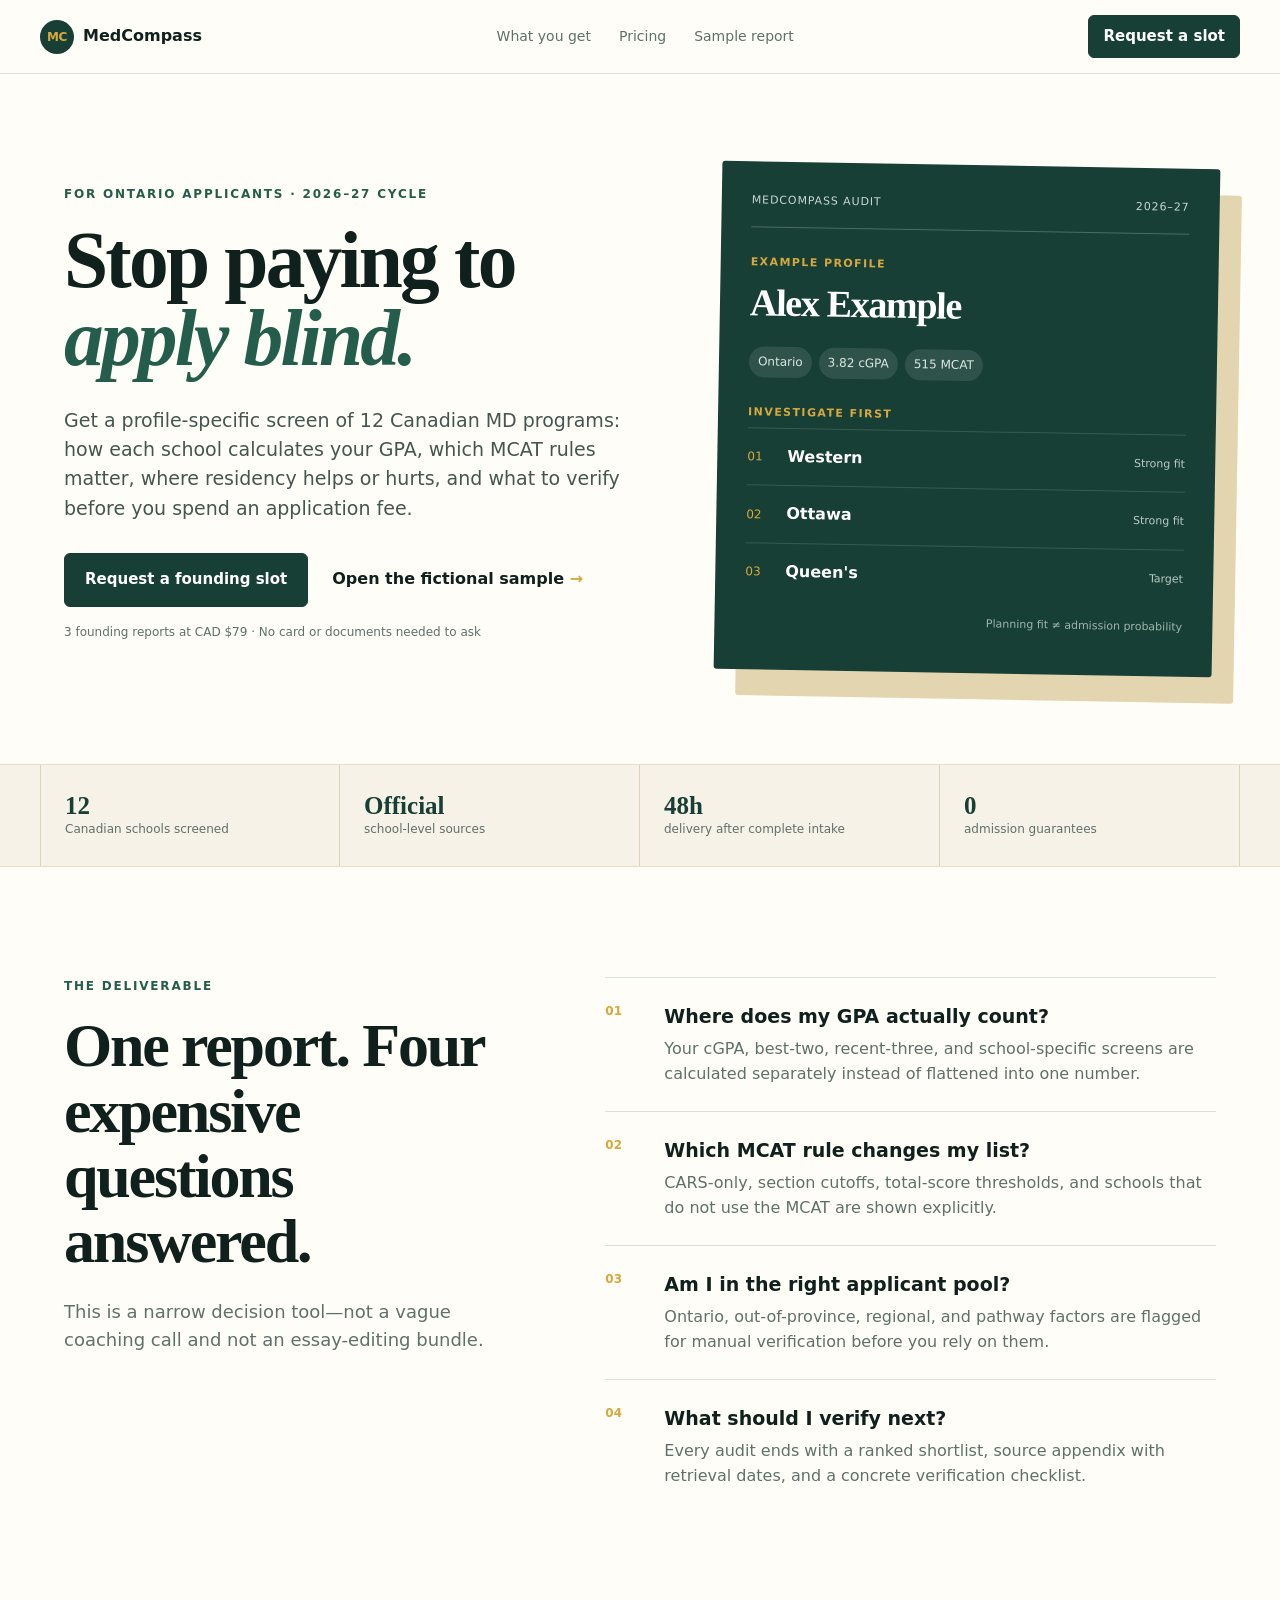
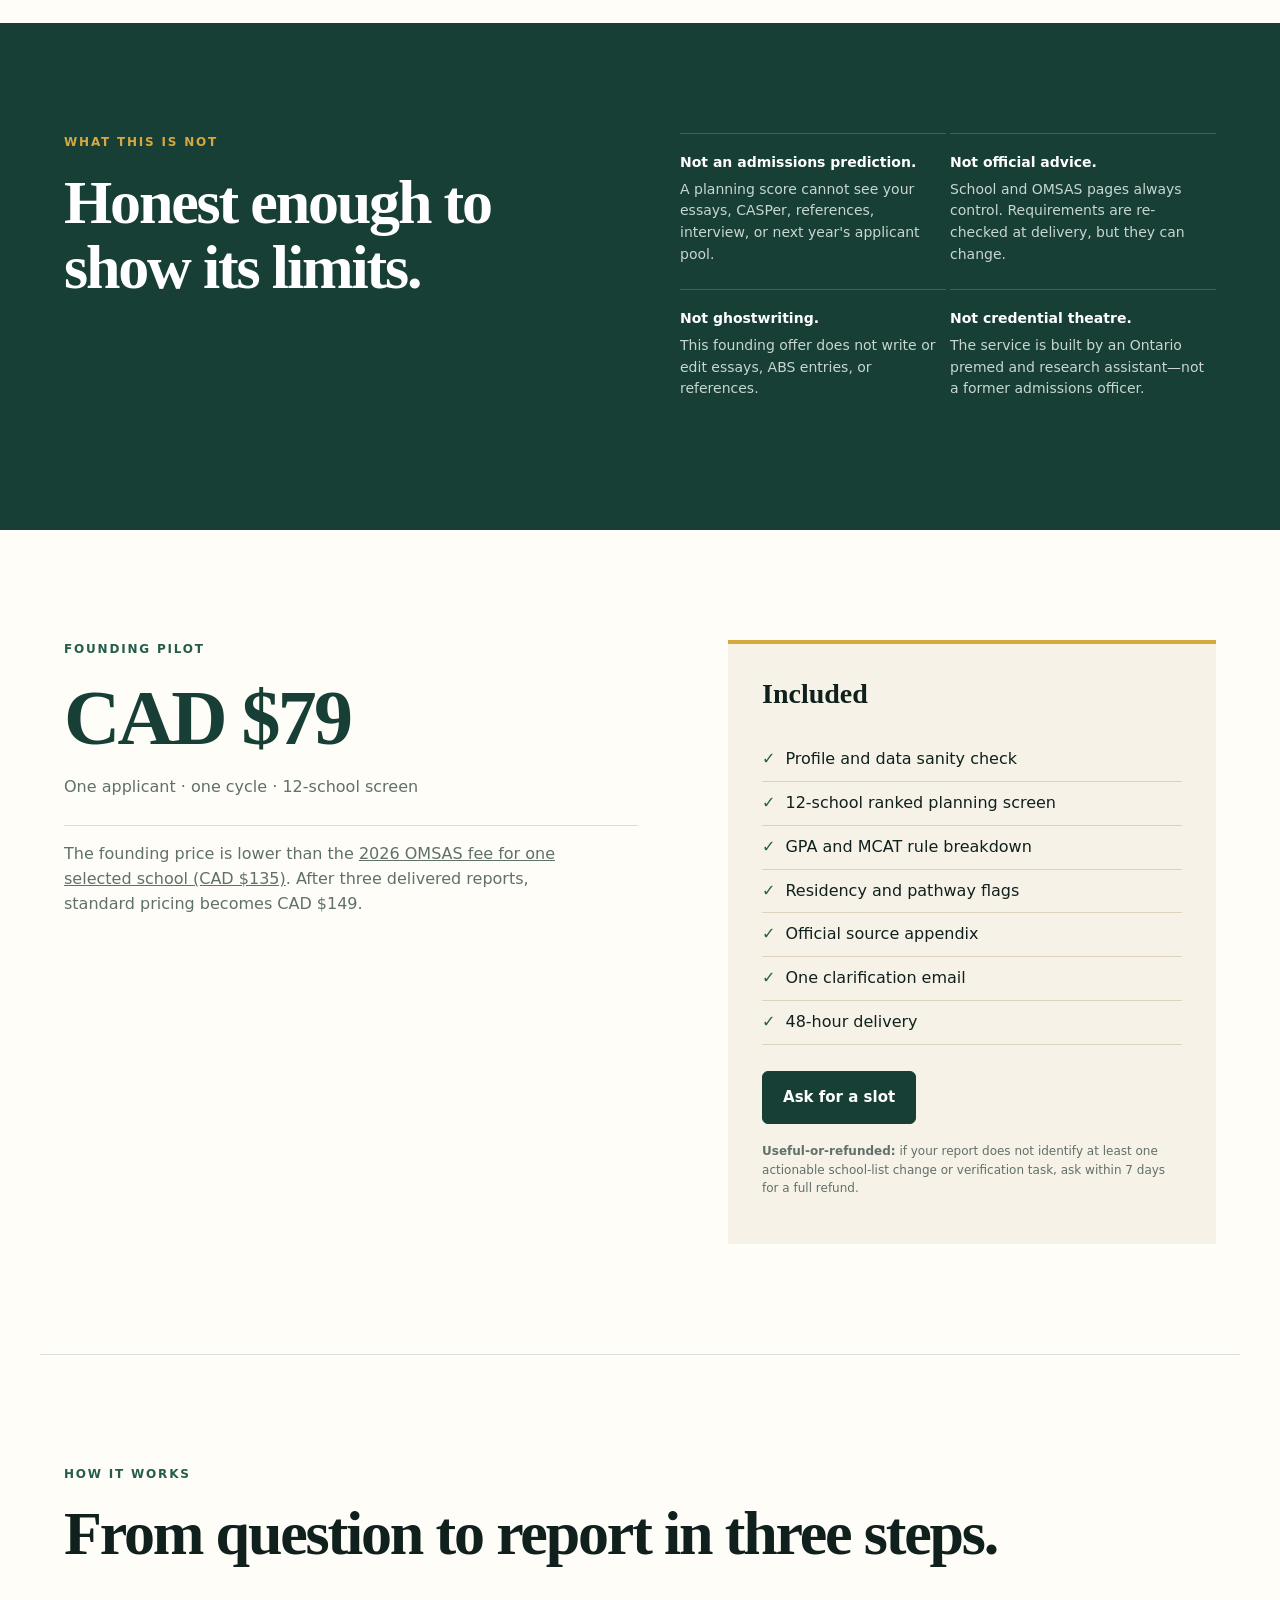
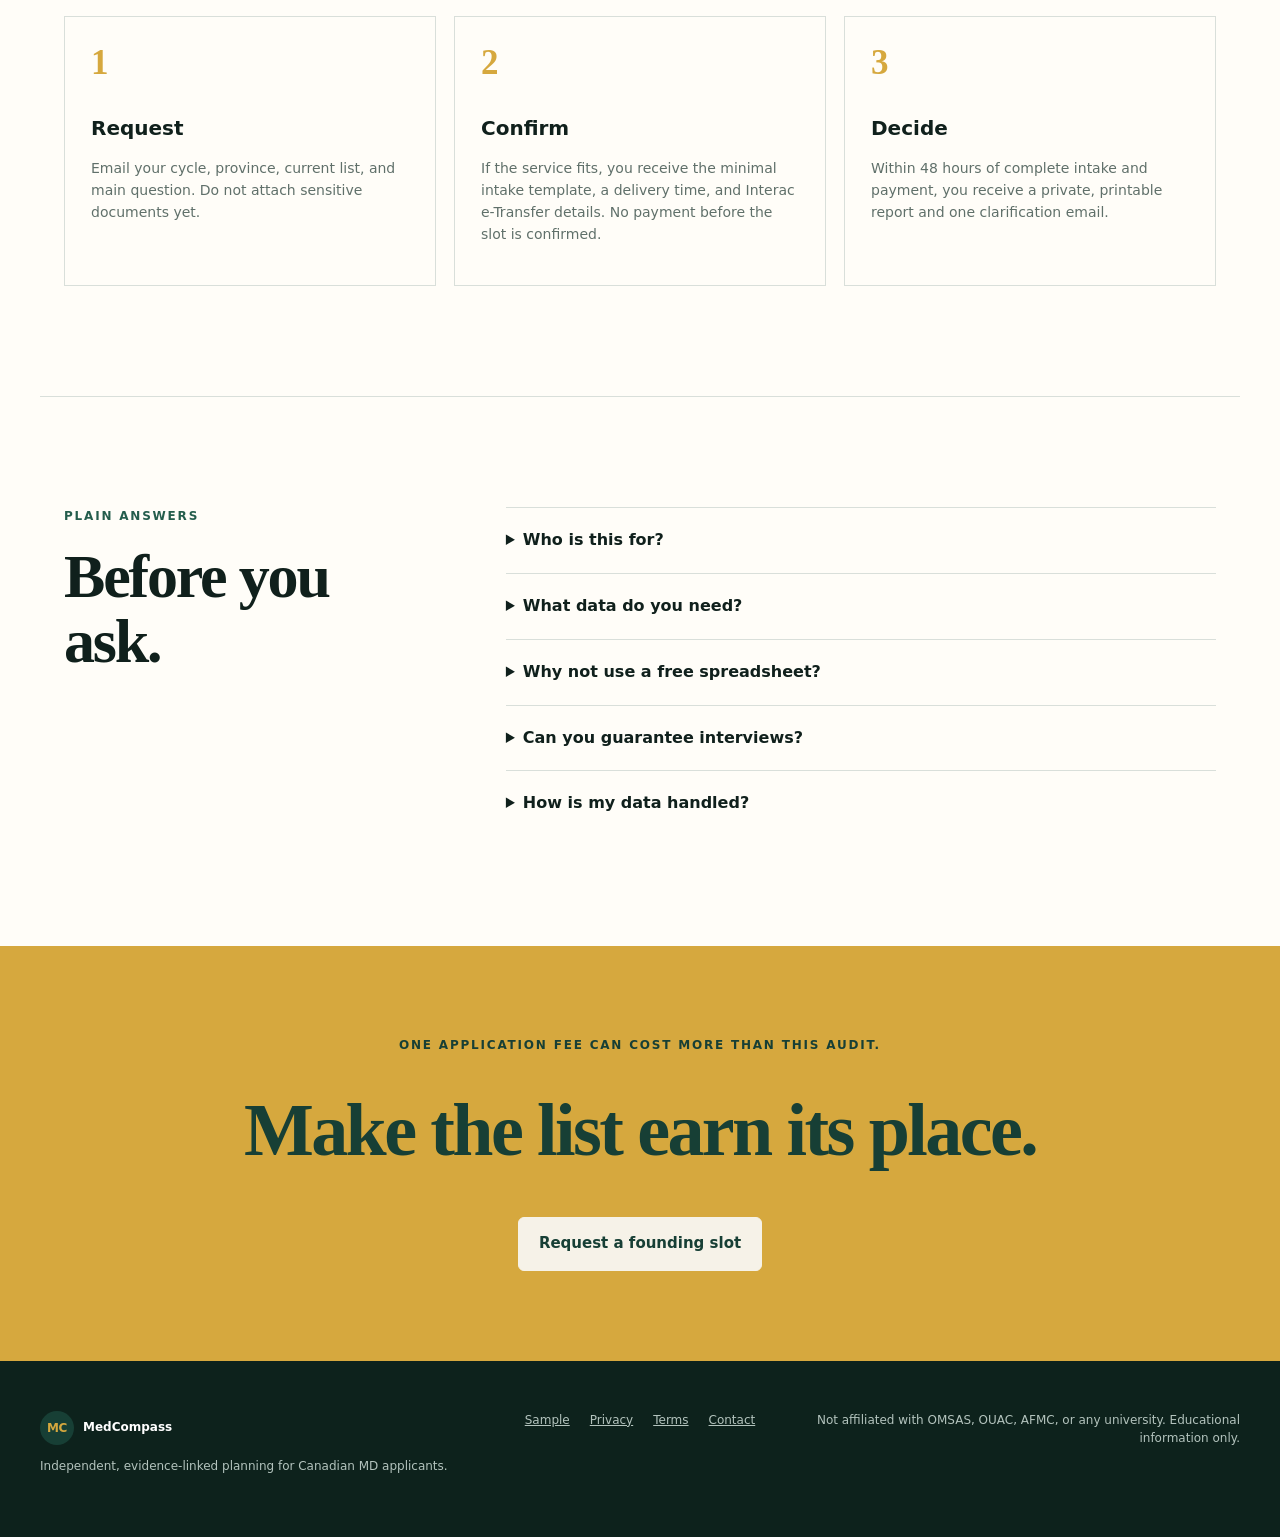
==== index.html @ c7c90af8 "feat: launch Canadian MD school-list audit" ====
<!doctype html>
<html lang="en">
<head>
  <meta charset="utf-8">
  <meta name="viewport" content="width=device-width,initial-scale=1">
  <meta name="description" content="A cited, profile-specific Canadian medical-school list audit for Ontario applicants. Founding pilot: CAD $79, delivered in 48 hours.">
  <meta property="og:title" content="MedCompass — Apply with a reason, not a hunch">
  <meta property="og:description" content="A cited Canadian MD school-list audit for Ontario applicants.">
  <meta property="og:type" content="website">
  <meta property="og:url" content="https://mongol-jimmi.github.io/medcompass-audit/">
  <meta property="og:image" content="https://mongol-jimmi.github.io/medcompass-audit/preview.png">
  <meta name="twitter:card" content="summary_large_image">
  <title>MedCompass — Canadian MD School-List Audit</title>
  <link rel="stylesheet" href="styles.css">
</head>
<body>
  <a class="skip" href="#main">Skip to content</a>
  <header class="nav" aria-label="Primary navigation">
    <a class="brand" href="./" aria-label="MedCompass home"><span>MC</span> MedCompass</a>
    <nav>
      <a href="#deliverable">What you get</a>
      <a href="#pricing">Pricing</a>
      <a href="sample.html">Sample report</a>
    </nav>
    <a class="button button-small" href="mailto:kiranjasonshu@gmail.com?subject=MedCompass%20founding%20audit&body=Hi%20Kiran%2C%0A%0AI%27d%20like%20to%20request%20a%20MedCompass%20school-list%20audit.%0A%0AApplication%20cycle%3A%0AProvince%3A%0ACurrent%20school%20list%20%28optional%29%3A%0AMy%20main%20question%3A%0A%0AI%20will%20not%20send%20transcripts%20or%20other%20sensitive%20documents%20until%20you%20confirm%20the%20intake%20process.%0A">Request a slot</a>
  </header>

  <main id="main">
    <section class="hero">
      <div class="hero-copy">
        <p class="eyebrow">For Ontario applicants · 2026–27 cycle</p>
        <h1>Stop paying to<br><em>apply blind.</em></h1>
        <p class="lede">Get a profile-specific screen of 12 Canadian MD programs: how each school calculates your GPA, which MCAT rules matter, where residency helps or hurts, and what to verify before you spend an application fee.</p>
        <div class="actions">
          <a class="button" href="mailto:kiranjasonshu@gmail.com?subject=MedCompass%20founding%20audit&body=Hi%20Kiran%2C%0A%0AI%27d%20like%20to%20request%20a%20MedCompass%20school-list%20audit.%0A%0AApplication%20cycle%3A%0AProvince%3A%0ACurrent%20school%20list%20%28optional%29%3A%0AMy%20main%20question%3A%0A%0AI%20will%20not%20send%20transcripts%20or%20other%20sensitive%20documents%20until%20you%20confirm%20the%20intake%20process.%0A">Request a founding slot</a>
          <a class="text-link" href="sample.html">Open the fictional sample <span aria-hidden="true">→</span></a>
        </div>
        <p class="micro">3 founding reports at CAD $79 · No card or documents needed to ask</p>
      </div>
      <aside class="report-preview" aria-label="Example report summary">
        <div class="preview-top"><span>MedCompass audit</span><span>2026–27</span></div>
        <p class="preview-label">Example profile</p>
        <h2>Alex Example</h2>
        <div class="profile-pills"><span>Ontario</span><span>3.82 cGPA</span><span>515 MCAT</span></div>
        <p class="preview-label">Investigate first</p>
        <ol class="rankings">
          <li><span>01</span><strong>Western</strong><b>Strong fit</b></li>
          <li><span>02</span><strong>Ottawa</strong><b>Strong fit</b></li>
          <li><span>03</span><strong>Queen's</strong><b>Target</b></li>
        </ol>
        <p class="preview-note">Planning fit ≠ admission probability</p>
      </aside>
    </section>

    <section class="proof-strip" aria-label="Service facts">
      <div><strong>12</strong><span>Canadian schools screened</span></div>
      <div><strong>Official</strong><span>school-level sources</span></div>
      <div><strong>48h</strong><span>delivery after complete intake</span></div>
      <div><strong>0</strong><span>admission guarantees</span></div>
    </section>

    <section id="deliverable" class="section split">
      <div>
        <p class="eyebrow">The deliverable</p>
        <h2>One report. Four expensive questions answered.</h2>
        <p class="section-intro">This is a narrow decision tool—not a vague coaching call and not an essay-editing bundle.</p>
      </div>
      <div class="feature-list">
        <article><span>01</span><div><h3>Where does my GPA actually count?</h3><p>Your cGPA, best-two, recent-three, and school-specific screens are calculated separately instead of flattened into one number.</p></div></article>
        <article><span>02</span><div><h3>Which MCAT rule changes my list?</h3><p>CARS-only, section cutoffs, total-score thresholds, and schools that do not use the MCAT are shown explicitly.</p></div></article>
        <article><span>03</span><div><h3>Am I in the right applicant pool?</h3><p>Ontario, out-of-province, regional, and pathway factors are flagged for manual verification before you rely on them.</p></div></article>
        <article><span>04</span><div><h3>What should I verify next?</h3><p>Every audit ends with a ranked shortlist, source appendix with retrieval dates, and a concrete verification checklist.</p></div></article>
      </div>
    </section>

    <section class="section dark">
      <div>
        <p class="eyebrow">What this is not</p>
        <h2>Honest enough to show its limits.</h2>
      </div>
      <div class="limits">
        <p><strong>Not an admissions prediction.</strong> A planning score cannot see your essays, CASPer, references, interview, or next year's applicant pool.</p>
        <p><strong>Not official advice.</strong> School and OMSAS pages always control. Requirements are re-checked at delivery, but they can change.</p>
        <p><strong>Not ghostwriting.</strong> This founding offer does not write or edit essays, ABS entries, or references.</p>
        <p><strong>Not credential theatre.</strong> The service is built by an Ontario premed and research assistant—not a former admissions officer.</p>
      </div>
    </section>

    <section id="pricing" class="section pricing-grid">
      <div>
        <p class="eyebrow">Founding pilot</p>
        <h2>CAD $79</h2>
        <p class="price-note">One applicant · one cycle · 12-school screen</p>
        <p>The founding price is lower than the <a href="https://www.ouac.on.ca/guide/omsas-fees/" rel="noreferrer">2026 OMSAS fee for one selected school (CAD $135)</a>. After three delivered reports, standard pricing becomes CAD $149.</p>
      </div>
      <div class="price-card">
        <h3>Included</h3>
        <ul>
          <li>Profile and data sanity check</li>
          <li>12-school ranked planning screen</li>
          <li>GPA and MCAT rule breakdown</li>
          <li>Residency and pathway flags</li>
          <li>Official source appendix</li>
          <li>One clarification email</li>
          <li>48-hour delivery</li>
        </ul>
        <a class="button" href="mailto:kiranjasonshu@gmail.com?subject=MedCompass%20founding%20audit&body=Hi%20Kiran%2C%0A%0AI%27d%20like%20to%20request%20a%20MedCompass%20school-list%20audit.%0A%0AApplication%20cycle%3A%0AProvince%3A%0ACurrent%20school%20list%20%28optional%29%3A%0AMy%20main%20question%3A%0A%0AI%20will%20not%20send%20transcripts%20or%20other%20sensitive%20documents%20until%20you%20confirm%20the%20intake%20process.%0A">Ask for a slot</a>
        <p class="guarantee"><strong>Useful-or-refunded:</strong> if your report does not identify at least one actionable school-list change or verification task, ask within 7 days for a full refund.</p>
      </div>
    </section>

    <section class="section process">
      <p class="eyebrow">How it works</p>
      <h2>From question to report in three steps.</h2>
      <div class="steps">
        <article><span>1</span><h3>Request</h3><p>Email your cycle, province, current list, and main question. Do not attach sensitive documents yet.</p></article>
        <article><span>2</span><h3>Confirm</h3><p>If the service fits, you receive the minimal intake template, a delivery time, and Interac e-Transfer details. No payment before the slot is confirmed.</p></article>
        <article><span>3</span><h3>Decide</h3><p>Within 48 hours of complete intake and payment, you receive a private, printable report and one clarification email.</p></article>
      </div>
    </section>

    <section class="section faq">
      <div><p class="eyebrow">Plain answers</p><h2>Before you ask.</h2></div>
      <div>
        <details><summary>Who is this for?</summary><p>Canadian citizens or permanent residents living in Ontario who are building a 2026–27 Canadian MD school list. Complex international, Quebec French-language, Indigenous-pathway, or nontraditional transcript cases may be declined or narrowed rather than guessed at.</p></details>
        <details><summary>What data do you need?</summary><p>Province and residency ties, undergraduate year GPAs or course grades needed for the relevant formula, MCAT scores if written, degree status, and any pathway facts you want assessed. Never send a SIN, banking data, passwords, government ID, or unredacted document containing them.</p></details>
        <details><summary>Why not use a free spreadsheet?</summary><p>You should use official guides and free tools where they answer your question. This service is for applicants who want their own profile run through the rules, contradictions surfaced, and the source-checking work organized into one decision document.</p></details>
        <details><summary>Can you guarantee interviews?</summary><p>No. Nobody can responsibly guarantee an interview or offer. A report that says otherwise is selling certainty it cannot possess.</p></details>
        <details><summary>How is my data handled?</summary><p>Intake is used only for your report, stored locally, not used to train AI, and deleted within 30 days after delivery unless law requires otherwise. See the <a href="privacy.html">privacy policy</a>.</p></details>
      </div>
    </section>

    <section class="final-cta">
      <p class="eyebrow">One application fee can cost more than this audit.</p>
      <h2>Make the list earn its place.</h2>
      <a class="button button-light" href="mailto:kiranjasonshu@gmail.com?subject=MedCompass%20founding%20audit&body=Hi%20Kiran%2C%0A%0AI%27d%20like%20to%20request%20a%20MedCompass%20school-list%20audit.%0A%0AApplication%20cycle%3A%0AProvince%3A%0ACurrent%20school%20list%20%28optional%29%3A%0AMy%20main%20question%3A%0A%0AI%20will%20not%20send%20transcripts%20or%20other%20sensitive%20documents%20until%20you%20confirm%20the%20intake%20process.%0A">Request a founding slot</a>
    </section>
  </main>

  <footer>
    <div><a class="brand" href="./"><span>MC</span> MedCompass</a><p>Independent, evidence-linked planning for Canadian MD applicants.</p></div>
    <div><a href="sample.html">Sample</a><a href="privacy.html">Privacy</a><a href="terms.html">Terms</a><a href="mailto:kiranjasonshu@gmail.com">Contact</a></div>
    <p>Not affiliated with OMSAS, OUAC, AFMC, or any university. Educational information only.</p>
  </footer>
</body>
</html>
---- styles.css ----
:root {
  --ink: #10201c;
  --green: #173f35;
  --green-2: #245d4c;
  --gold: #d6a83e;
  --cream: #f6f2e8;
  --paper: #fffdf8;
  --muted: #60706a;
  --line: #d9dfda;
}

* { box-sizing: border-box; }
html { scroll-behavior: smooth; }
body { margin: 0; background: var(--paper); color: var(--ink); font: 16px/1.55 Inter, ui-sans-serif, system-ui, -apple-system, BlinkMacSystemFont, "Segoe UI", sans-serif; }
a { color: inherit; }
.skip { position: fixed; left: 12px; top: -60px; background: white; padding: 10px 14px; z-index: 10; }
.skip:focus { top: 12px; }

.nav { align-items: center; background: rgba(255,253,248,.93); border-bottom: 1px solid var(--line); display: flex; justify-content: space-between; padding: 15px max(24px, calc((100vw - 1200px) / 2)); position: sticky; top: 0; z-index: 5; backdrop-filter: blur(12px); }
.brand { align-items: center; display: flex; font-weight: 700; gap: 9px; text-decoration: none; }
.brand span { align-items: center; background: var(--green); border-radius: 50%; color: var(--gold); display: inline-flex; font: 700 12px ui-sans-serif, system-ui, sans-serif; height: 34px; justify-content: center; letter-spacing: -.04em; width: 34px; }
nav { display: flex; gap: 28px; }
nav a { color: var(--muted); font-size: 14px; text-decoration: none; }
nav a:hover, nav a:focus { color: var(--ink); }

.button { background: var(--green); border: 1px solid var(--green); border-radius: 6px; color: white; display: inline-block; font-size: 15px; font-weight: 700; padding: 14px 20px; text-decoration: none; transition: transform .15s ease, background .15s ease; }
.button:hover, .button:focus { background: var(--green-2); transform: translateY(-1px); }
.button-small { padding: 9px 14px; }
.button-light { background: var(--cream); border-color: var(--cream); color: var(--green); }
.text-link { font-weight: 700; text-decoration: none; }
.text-link span { color: var(--gold); }

.hero { align-items: center; display: grid; gap: 70px; grid-template-columns: 1.08fr .92fr; margin: 0 auto; max-width: 1200px; min-height: 690px; padding: 78px 24px; }
.eyebrow { color: var(--green-2); font-size: 12px; font-weight: 700; letter-spacing: .15em; margin: 0 0 18px; text-transform: uppercase; }
h1, h2 { font-family: Georgia, "Times New Roman", serif; letter-spacing: -.035em; }
h1 { font-size: clamp(54px, 6.2vw, 84px); line-height: .98; margin: 0 0 28px; }
h1 em { color: var(--green-2); }
.lede { color: #455650; font-size: 19px; max-width: 650px; }
.actions { align-items: center; display: flex; flex-wrap: wrap; gap: 24px; margin-top: 30px; }
.micro { color: var(--muted); font-size: 12px; margin-top: 16px; }

.report-preview { background: var(--green); border-radius: 3px; box-shadow: 22px 26px 0 #e3d5b0; color: white; padding: 30px; transform: rotate(1deg); }
.preview-top { border-bottom: 1px solid rgba(255,255,255,.23); color: #c8d7d2; display: flex; font-size: 11px; justify-content: space-between; letter-spacing: .08em; padding-bottom: 18px; text-transform: uppercase; }
.preview-label { color: var(--gold); font-size: 11px; font-weight: 700; letter-spacing: .13em; margin: 26px 0 3px; text-transform: uppercase; }
.report-preview h2 { font-size: 38px; margin: 0; }
.profile-pills { display: flex; flex-wrap: wrap; gap: 7px; margin-top: 14px; }
.profile-pills span { background: rgba(255,255,255,.1); border-radius: 99px; color: #dce7e3; font-size: 12px; padding: 6px 9px; }
.rankings { list-style: none; margin: 7px 0 0; padding: 0; }
.rankings li { align-items: center; border-top: 1px solid rgba(255,255,255,.14); display: grid; gap: 12px; grid-template-columns: 28px 1fr auto; padding: 16px 0; }
.rankings li>span { color: var(--gold); font-size: 12px; }
.rankings b { color: #b9cbc5; font-size: 11px; font-weight: 500; }
.preview-note { color: #9fb5ae; font-size: 11px; text-align: right; }

.proof-strip { background: var(--cream); border-bottom: 1px solid #e7dfcc; border-top: 1px solid #e7dfcc; display: grid; grid-template-columns: repeat(4, 1fr); margin: 0 auto; padding: 0 max(24px, calc((100vw - 1200px) / 2)); }
.proof-strip div { border-right: 1px solid #ddd3bb; display: flex; flex-direction: column; padding: 27px 24px; }
.proof-strip div:first-child { border-left: 1px solid #ddd3bb; }
.proof-strip strong { color: var(--green); font: 700 25px Georgia, "Times New Roman", serif; }
.proof-strip span { color: var(--muted); font-size: 12px; }

.section { margin: 0 auto; max-width: 1200px; padding: 110px 24px; }
.section h2 { font-size: clamp(40px, 5vw, 62px); line-height: 1.05; margin: 0 0 24px; }
.section-intro { color: var(--muted); font-size: 18px; max-width: 470px; }
.split { display: grid; gap: 90px; grid-template-columns: .85fr 1.15fr; }
.feature-list article { align-items: start; border-top: 1px solid var(--line); display: grid; gap: 24px; grid-template-columns: 35px 1fr; padding: 24px 0; }
.feature-list article>span { color: var(--gold); font-size: 12px; font-weight: 700; }
.feature-list h3 { font-size: 19px; margin: 0 0 6px; }
.feature-list p { color: var(--muted); margin: 0; }

.dark { background: var(--green); color: white; display: grid; gap: 80px; grid-template-columns: 1fr 1fr; max-width: none; padding-left: max(24px, calc((100vw - 1152px) / 2)); padding-right: max(24px, calc((100vw - 1152px) / 2)); }
.dark .eyebrow { color: var(--gold); }
.limits { display: grid; gap: 4px; grid-template-columns: 1fr 1fr; }
.limits p { border-top: 1px solid rgba(255,255,255,.18); color: #c8d6d1; font-size: 14px; margin: 0; padding: 18px 10px 20px 0; }
.limits strong { color: white; display: block; margin-bottom: 5px; }

.pricing-grid { align-items: start; display: grid; gap: 90px; grid-template-columns: 1fr .85fr; }
.pricing-grid>div:first-child>h2 { color: var(--green); font-size: 78px; margin-bottom: 5px; }
.price-note { border-bottom: 1px solid var(--line); color: var(--muted); padding-bottom: 26px; }
.pricing-grid>div:first-child>p:last-child { color: var(--muted); max-width: 540px; }
.price-card { background: var(--cream); border-top: 4px solid var(--gold); padding: 34px; }
.price-card h3 { font: 700 28px Georgia, "Times New Roman", serif; margin-top: 0; }
.price-card ul { list-style: none; margin: 0 0 26px; padding: 0; }
.price-card li { border-bottom: 1px solid #ddd3bb; padding: 9px 0; }
.price-card li::before { color: var(--green-2); content: '✓'; font-weight: 700; margin-right: 10px; }
.guarantee { color: var(--muted); font-size: 12px; margin-top: 18px; }

.process { border-top: 1px solid var(--line); }
.steps { display: grid; gap: 18px; grid-template-columns: repeat(3, 1fr); margin-top: 50px; }
.steps article { border: 1px solid var(--line); min-height: 240px; padding: 26px; }
.steps article>span { color: var(--gold); font: 700 35px Georgia, "Times New Roman", serif; }
.steps h3 { font-size: 20px; margin: 30px 0 7px; }
.steps p { color: var(--muted); font-size: 14px; }

.faq { border-top: 1px solid var(--line); display: grid; gap: 100px; grid-template-columns: .65fr 1.35fr; }
details { border-top: 1px solid var(--line); padding: 20px 0; }
summary { cursor: pointer; font-weight: 700; }
details p { color: var(--muted); font-size: 14px; max-width: 650px; }

.final-cta { background: var(--gold); color: var(--green); padding: 90px 24px; text-align: center; }
.final-cta .eyebrow { color: var(--green); }
.final-cta h2 { font-size: clamp(44px, 6vw, 74px); margin: 0 0 30px; }
footer { align-items: start; background: #0d221c; color: #b3c3bd; display: grid; font-size: 12px; gap: 50px; grid-template-columns: 1fr auto 1fr; padding: 50px max(24px, calc((100vw - 1200px) / 2)); }
footer .brand { color: white; }
footer>div:nth-child(2) { display: flex; gap: 20px; }
footer>p { margin: 0; text-align: right; }

@media (max-width: 850px) {
  nav { display: none; }
  .hero { gap: 55px; grid-template-columns: 1fr; padding-top: 55px; }
  .report-preview { margin: 0 12px 24px 0; }
  .proof-strip { grid-template-columns: 1fr 1fr; }
  .proof-strip div:nth-child(3) { border-left: 1px solid #ddd3bb; }
  .split, .dark, .pricing-grid, .faq { gap: 45px; grid-template-columns: 1fr; }
  .steps { grid-template-columns: 1fr; }
  footer { grid-template-columns: 1fr; }
  footer>p { text-align: left; }
}

@media (max-width: 520px) {
  .nav .button-small { display: none; }
  h1 { font-size: 52px; }
  .hero { min-height: 0; padding-bottom: 65px; }
  .report-preview { padding: 22px; }
  .proof-strip { grid-template-columns: 1fr; }
  .proof-strip div { border-left: 1px solid #ddd3bb; }
  .section { padding-bottom: 75px; padding-top: 75px; }
  .limits { grid-template-columns: 1fr; }
  .pricing-grid>div:first-child>h2 { font-size: 58px; }
}

@media (prefers-reduced-motion: reduce) {
  html { scroll-behavior: auto; }
  .button { transition: none; }
}
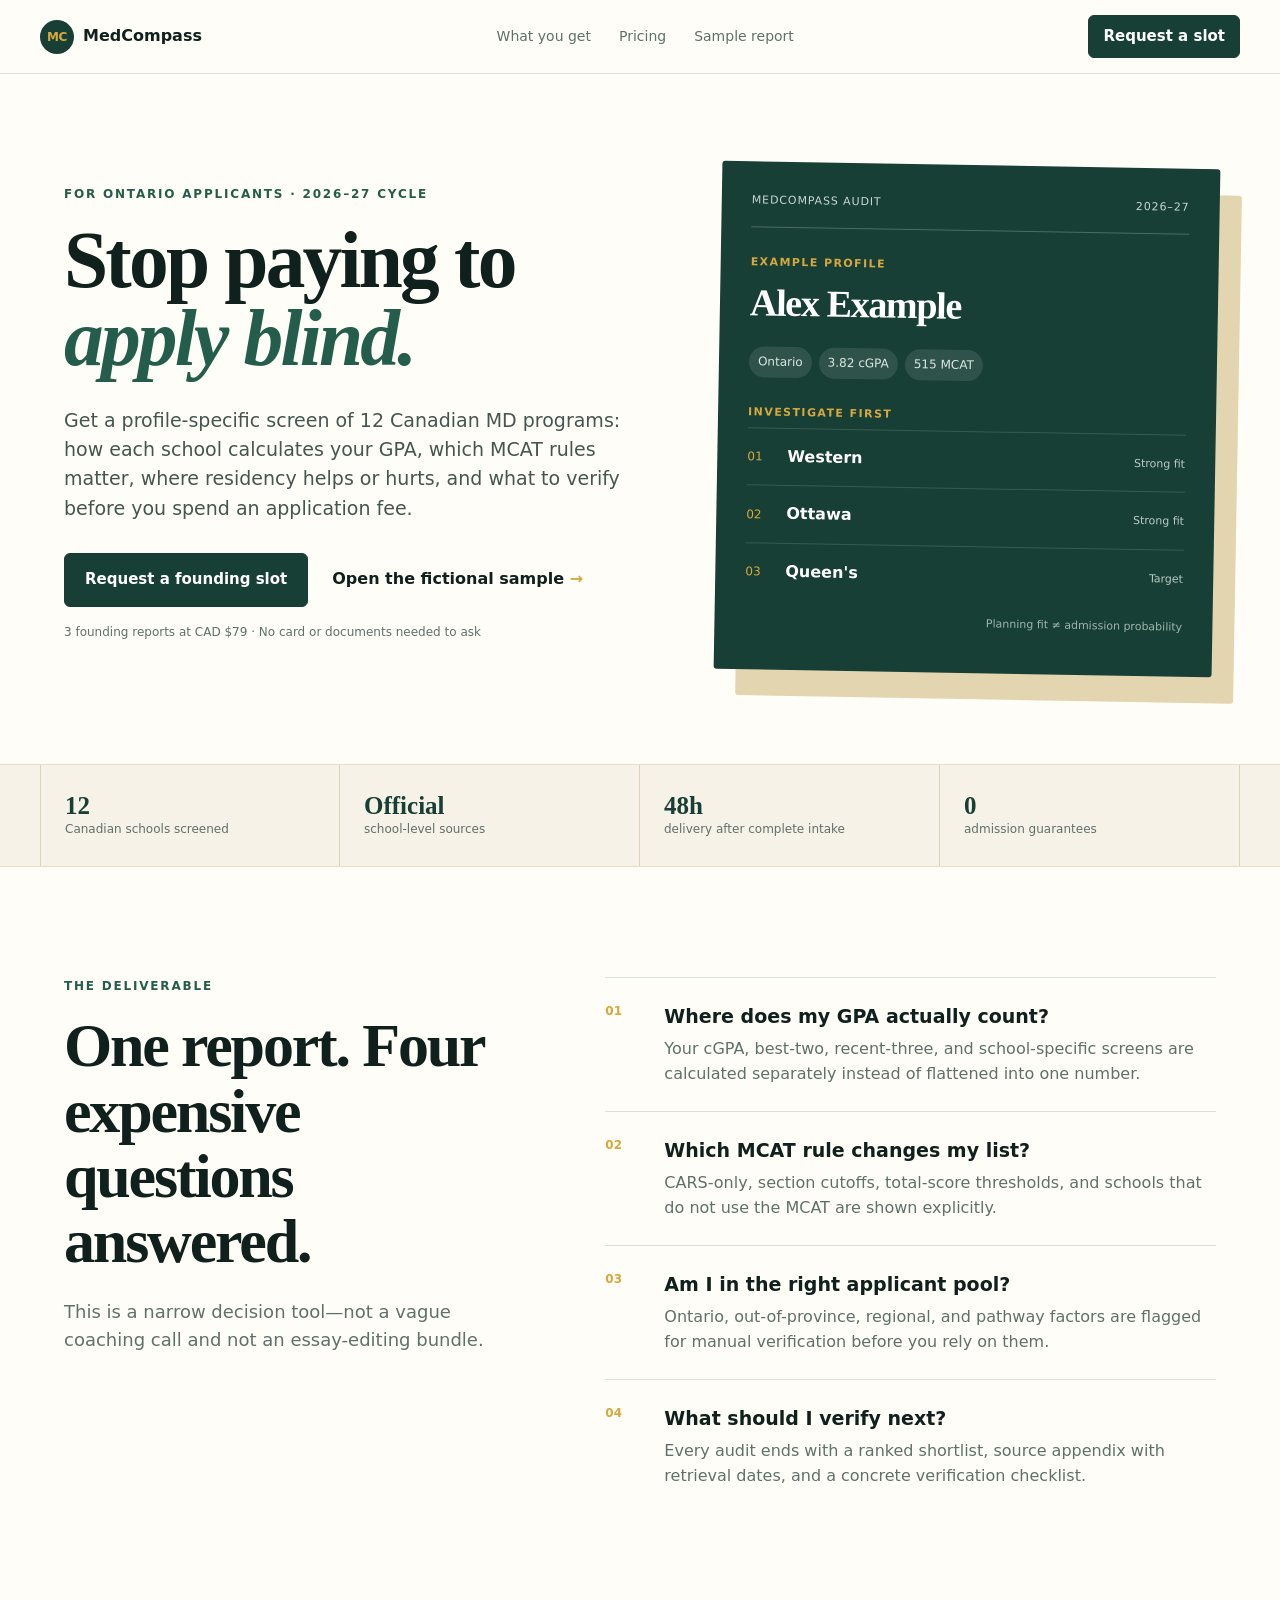
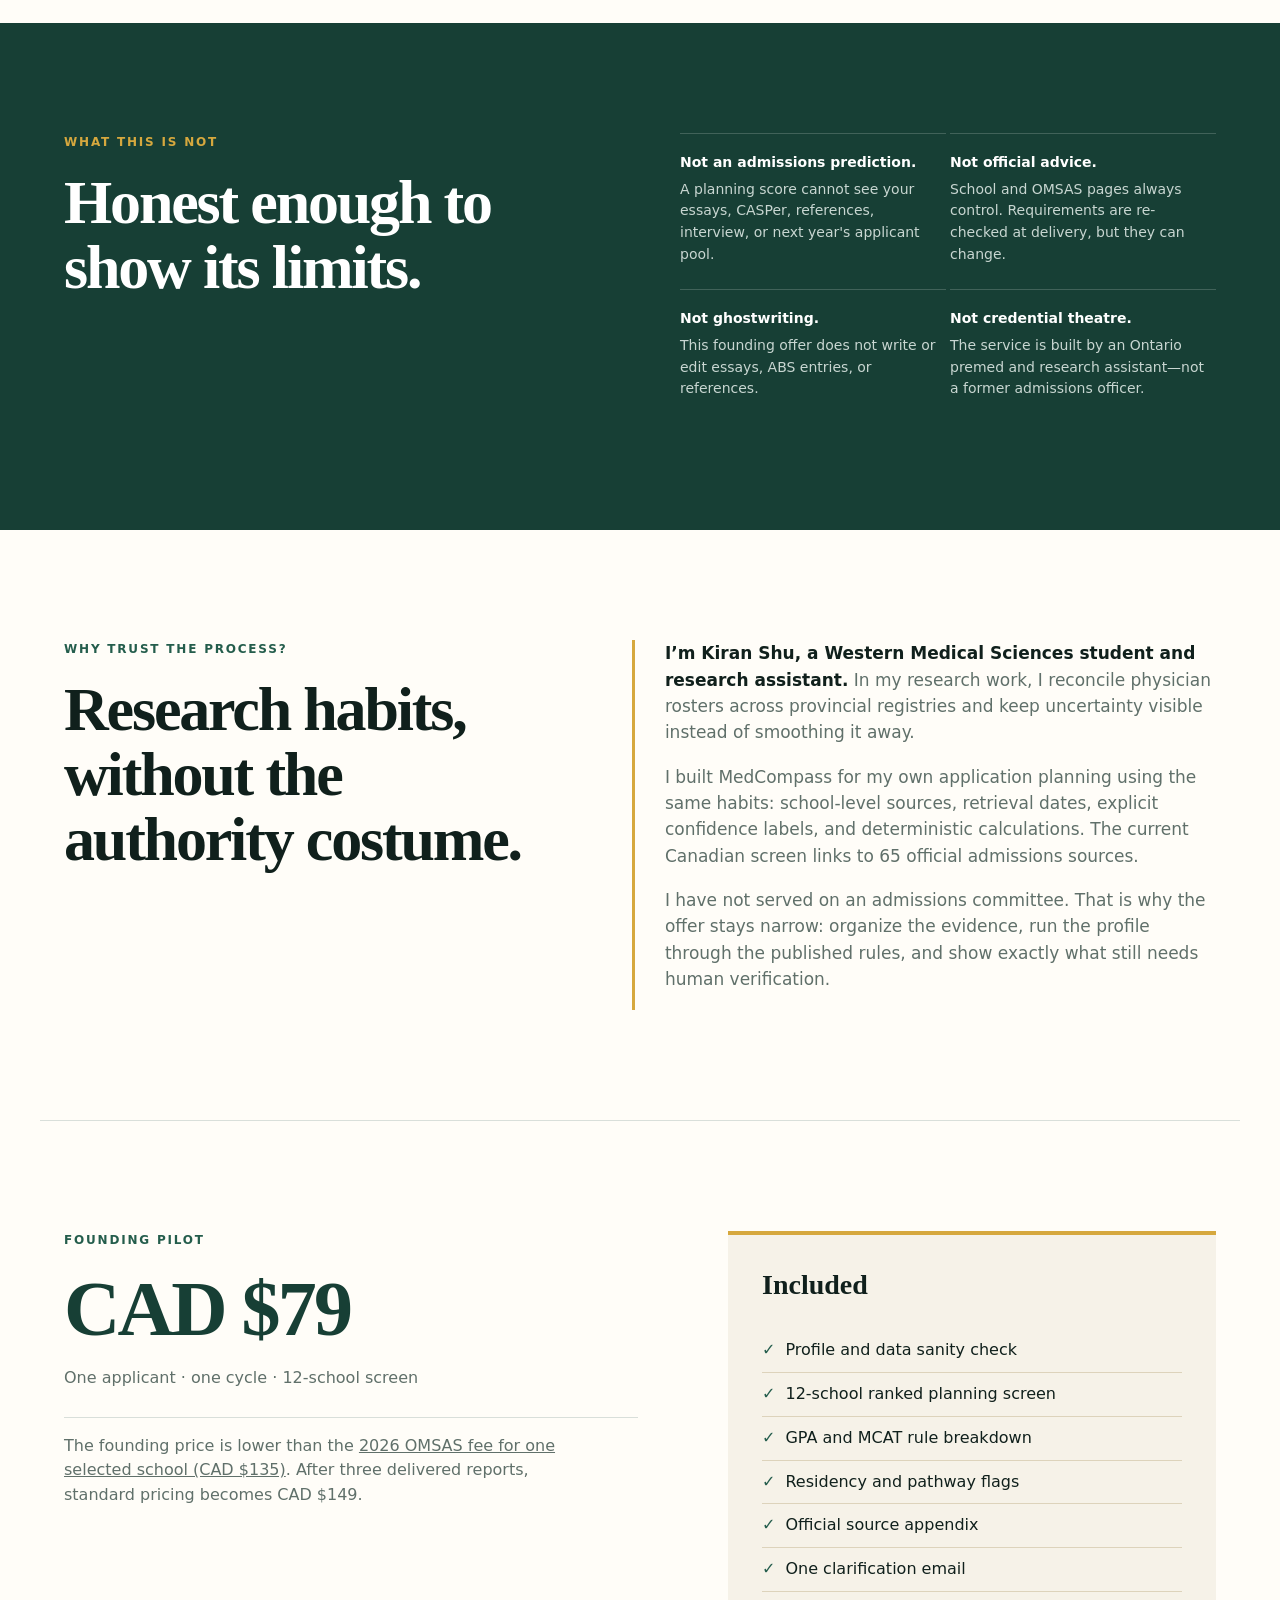
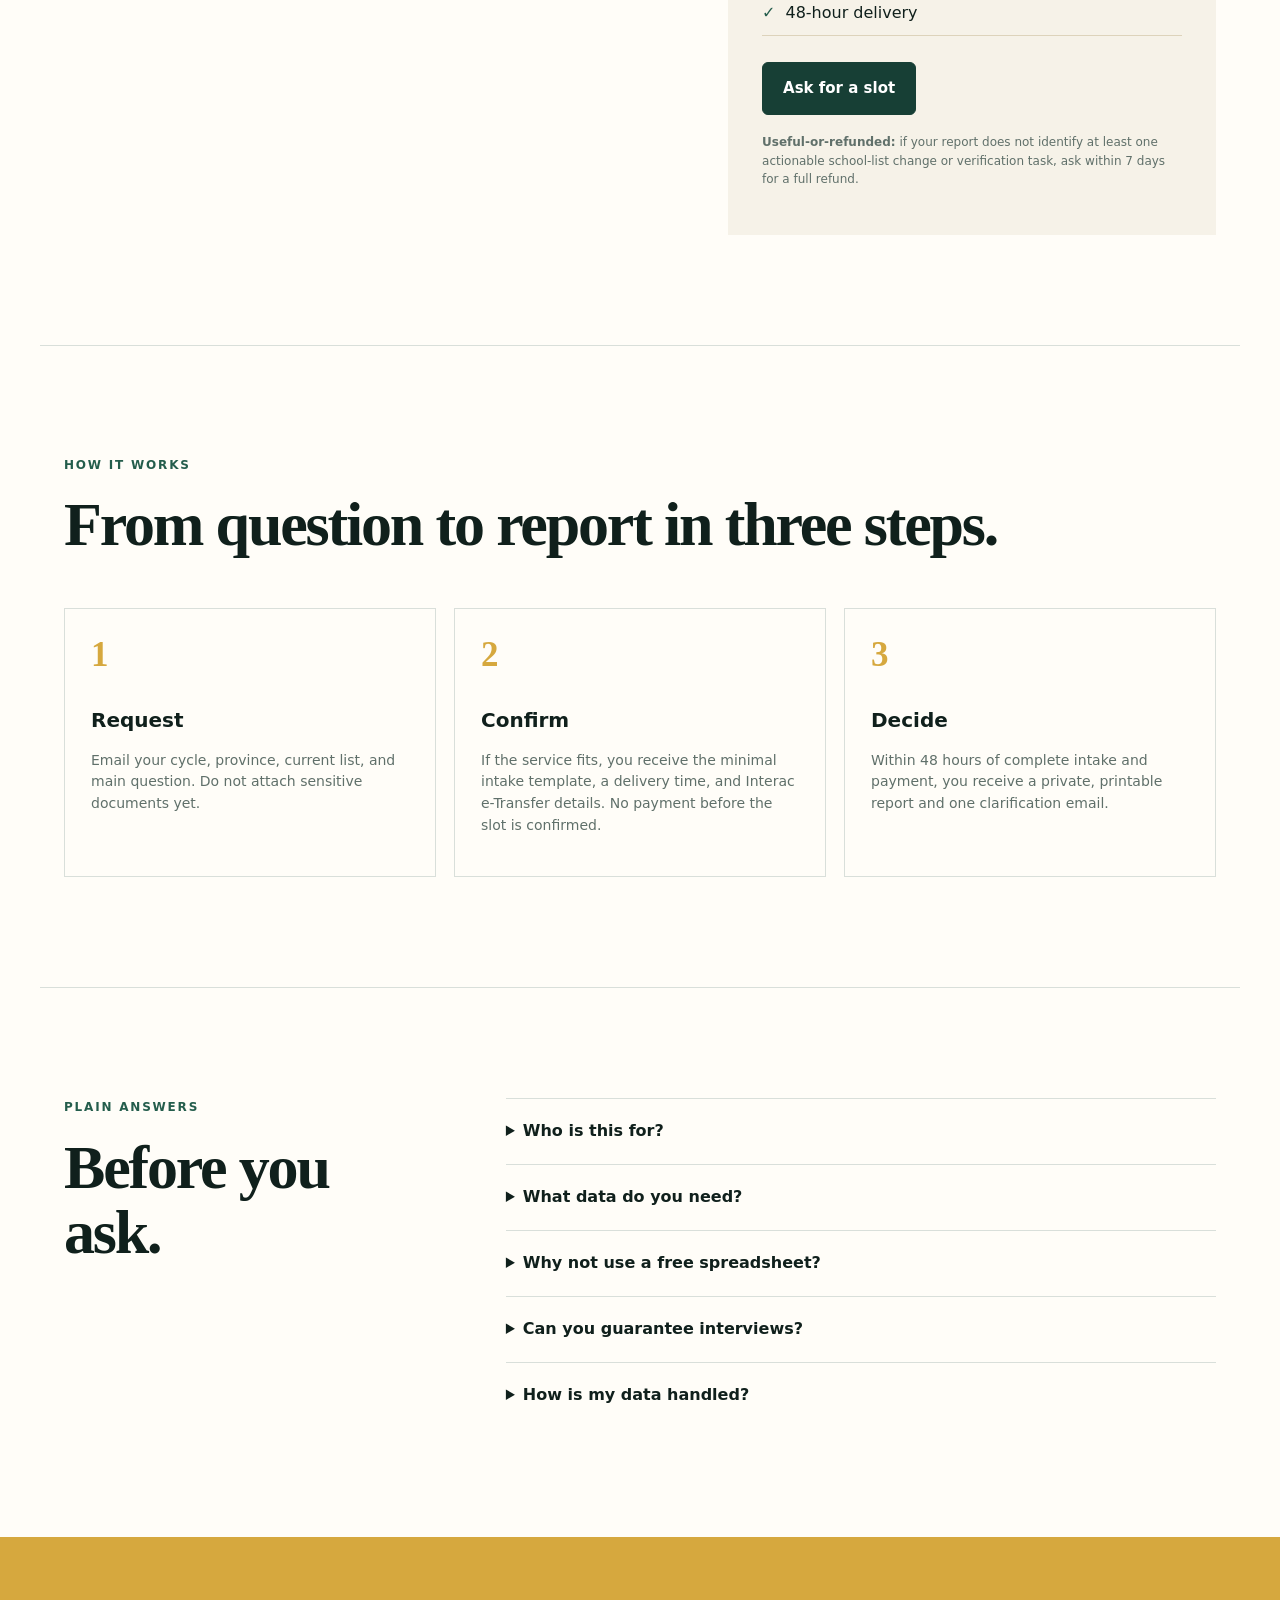
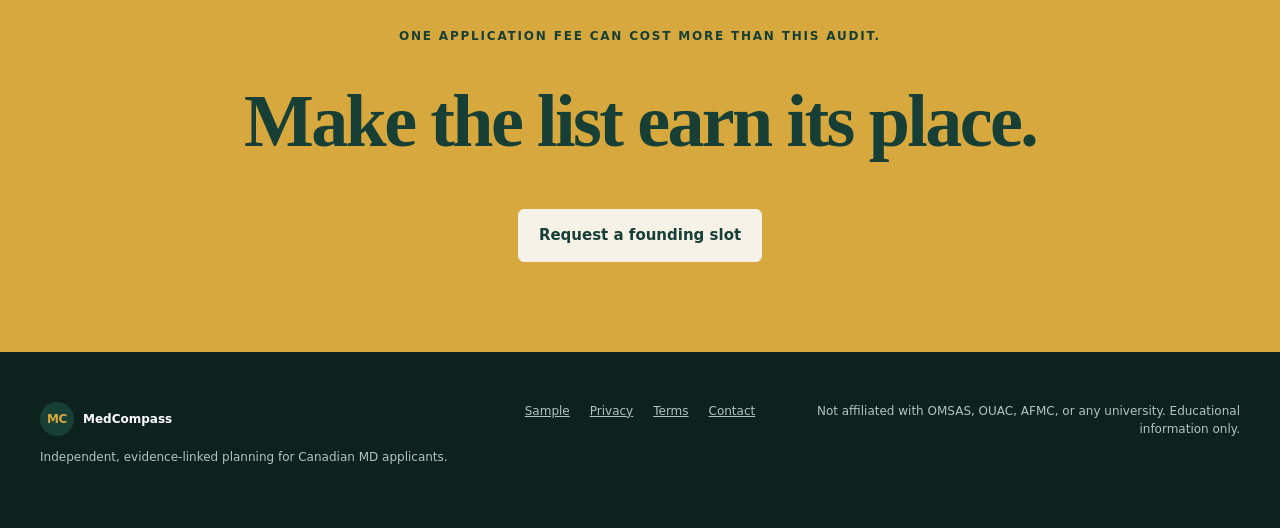
==== commit e86e35f1: "feat: add transparent founder credibility" ====
--- a/index.html
+++ b/index.html
@@ -11,7 +11,26 @@
   <meta property="og:image" content="https://mongol-jimmi.github.io/medcompass-audit/preview.png">
   <meta name="twitter:card" content="summary_large_image">
   <title>MedCompass — Canadian MD School-List Audit</title>
+  <link rel="canonical" href="https://mongol-jimmi.github.io/medcompass-audit/">
   <link rel="stylesheet" href="styles.css">
+  <script type="application/ld+json">
+  {
+    "@context": "https://schema.org",
+    "@type": "Service",
+    "name": "MedCompass Canadian MD School-List Audit",
+    "description": "A cited, profile-specific Canadian medical-school list audit for Ontario applicants.",
+    "url": "https://mongol-jimmi.github.io/medcompass-audit/",
+    "areaServed": {"@type": "AdministrativeArea", "name": "Ontario, Canada"},
+    "provider": {"@type": "Person", "name": "Kiran Shu"},
+    "offers": {
+      "@type": "Offer",
+      "price": "79",
+      "priceCurrency": "CAD",
+      "description": "Founding pilot: one applicant, one cycle, 12-school screen",
+      "availability": "https://schema.org/LimitedAvailability"
+    }
+  }
+  </script>
 </head>
 <body>
   <a class="skip" href="#main">Skip to content</a>
@@ -86,6 +105,18 @@
       </div>
     </section>
 
+    <section class="section founder">
+      <div>
+        <p class="eyebrow">Why trust the process?</p>
+        <h2>Research habits, without the authority costume.</h2>
+      </div>
+      <div class="founder-copy">
+        <p><strong>I’m Kiran Shu, a Western Medical Sciences student and research assistant.</strong> In my research work, I reconcile physician rosters across provincial registries and keep uncertainty visible instead of smoothing it away.</p>
+        <p>I built MedCompass for my own application planning using the same habits: school-level sources, retrieval dates, explicit confidence labels, and deterministic calculations. The current Canadian screen links to 65 official admissions sources.</p>
+        <p>I have not served on an admissions committee. That is why the offer stays narrow: organize the evidence, run the profile through the published rules, and show exactly what still needs human verification.</p>
+      </div>
+    </section>
+
     <section id="pricing" class="section pricing-grid">
       <div>
         <p class="eyebrow">Founding pilot</p>
--- a/styles.css
+++ b/styles.css
@@ -72,6 +72,10 @@
 .limits p { border-top: 1px solid rgba(255,255,255,.18); color: #c8d6d1; font-size: 14px; margin: 0; padding: 18px 10px 20px 0; }
 .limits strong { color: white; display: block; margin-bottom: 5px; }
 
+.founder { border-bottom: 1px solid var(--line); display: grid; gap: 90px; grid-template-columns: .9fr 1.1fr; }
+.founder-copy { border-left: 3px solid var(--gold); padding-left: 30px; }
+.founder-copy p { color: var(--muted); font-size: 17px; margin: 0 0 18px; }
+.founder-copy strong { color: var(--ink); }
 .pricing-grid { align-items: start; display: grid; gap: 90px; grid-template-columns: 1fr .85fr; }
 .pricing-grid>div:first-child>h2 { color: var(--green); font-size: 78px; margin-bottom: 5px; }
 .price-note { border-bottom: 1px solid var(--line); color: var(--muted); padding-bottom: 26px; }
@@ -109,7 +113,7 @@
   .report-preview { margin: 0 12px 24px 0; }
   .proof-strip { grid-template-columns: 1fr 1fr; }
   .proof-strip div:nth-child(3) { border-left: 1px solid #ddd3bb; }
-  .split, .dark, .pricing-grid, .faq { gap: 45px; grid-template-columns: 1fr; }
+  .split, .dark, .founder, .pricing-grid, .faq { gap: 45px; grid-template-columns: 1fr; }
   .steps { grid-template-columns: 1fr; }
   footer { grid-template-columns: 1fr; }
   footer>p { text-align: left; }
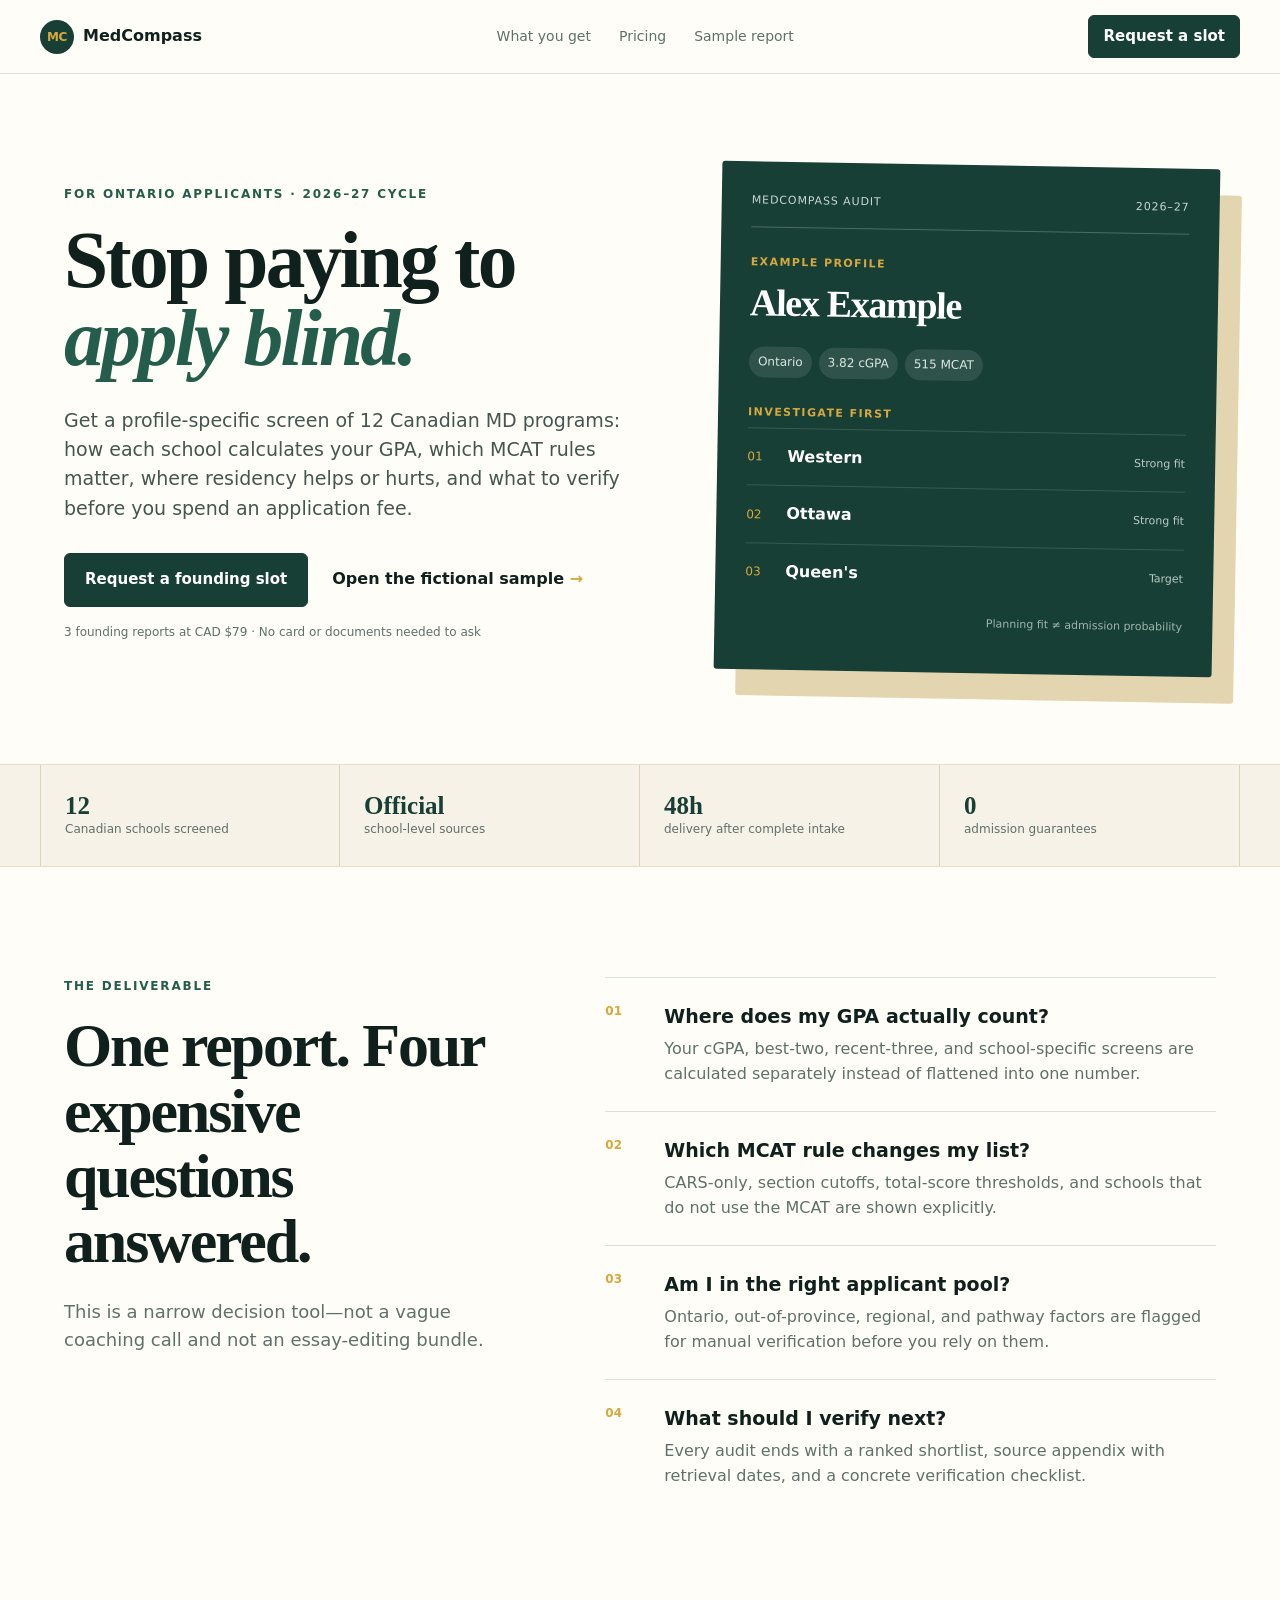
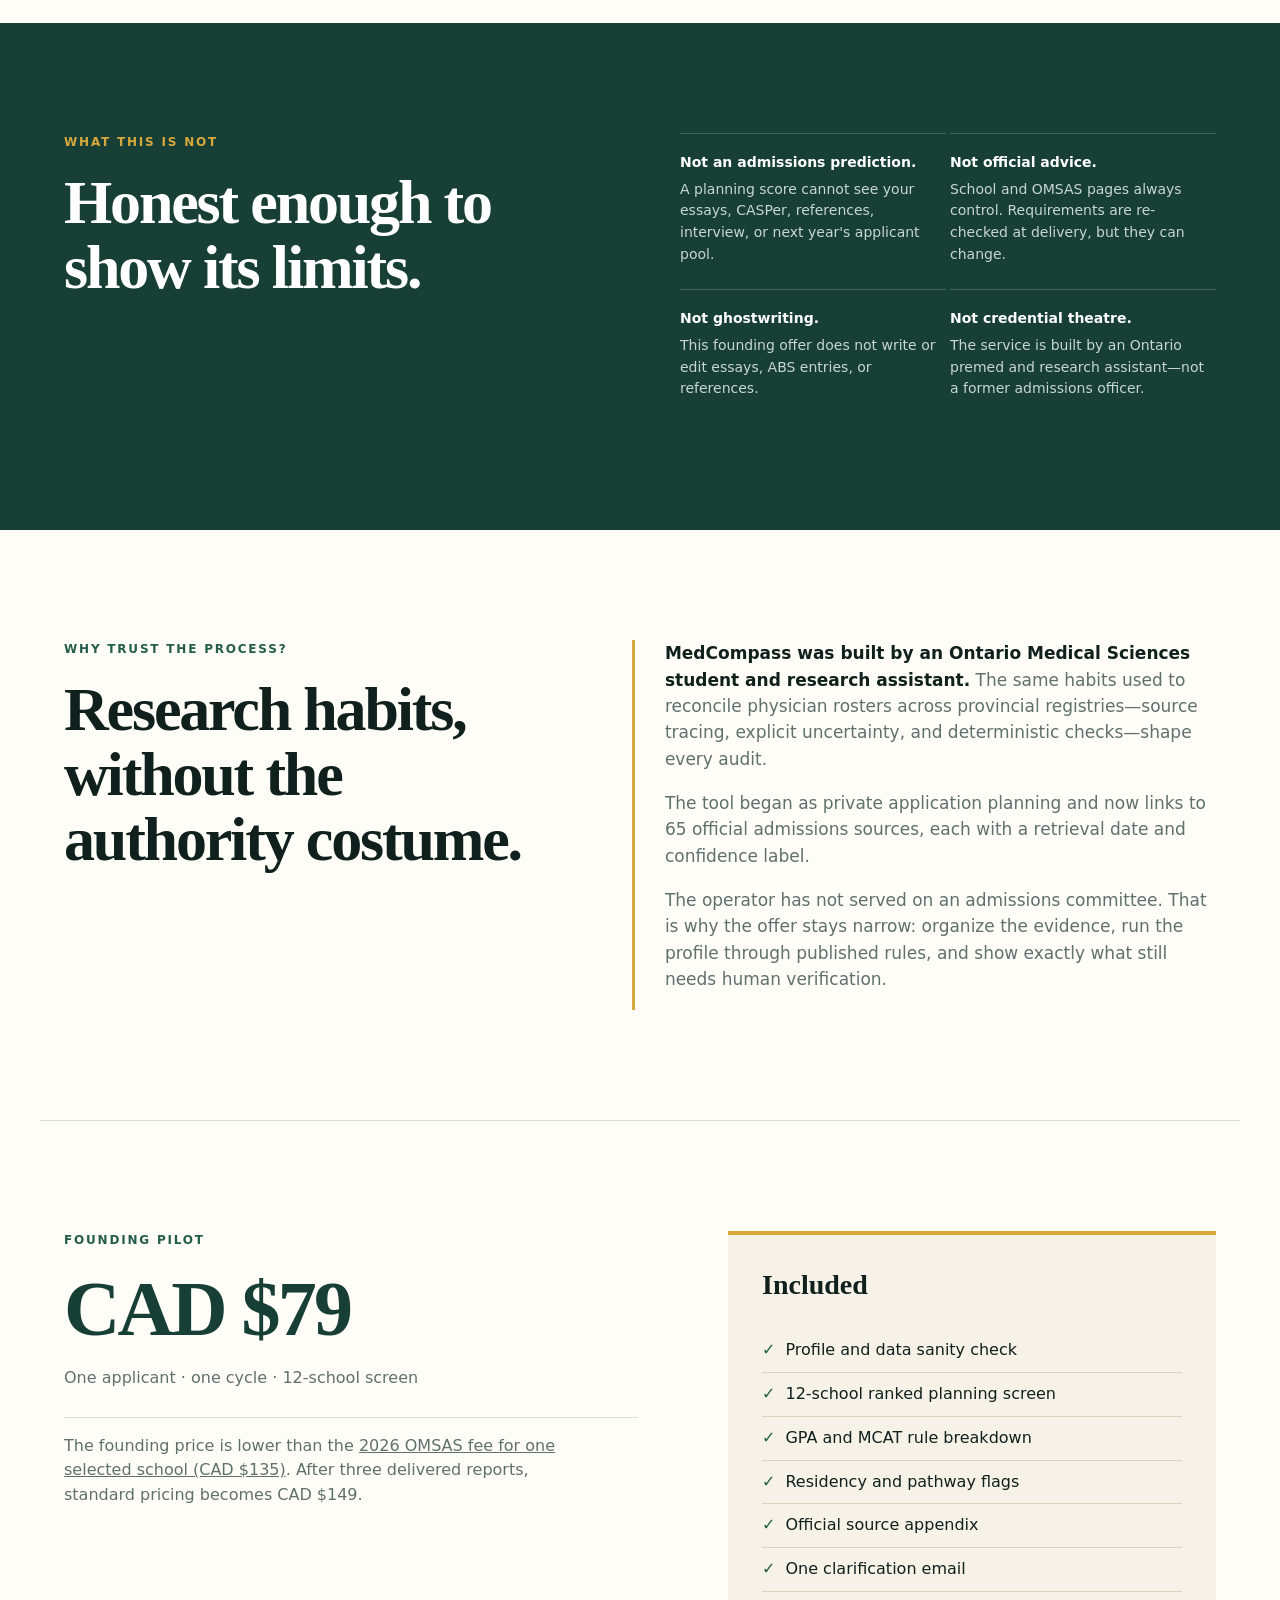
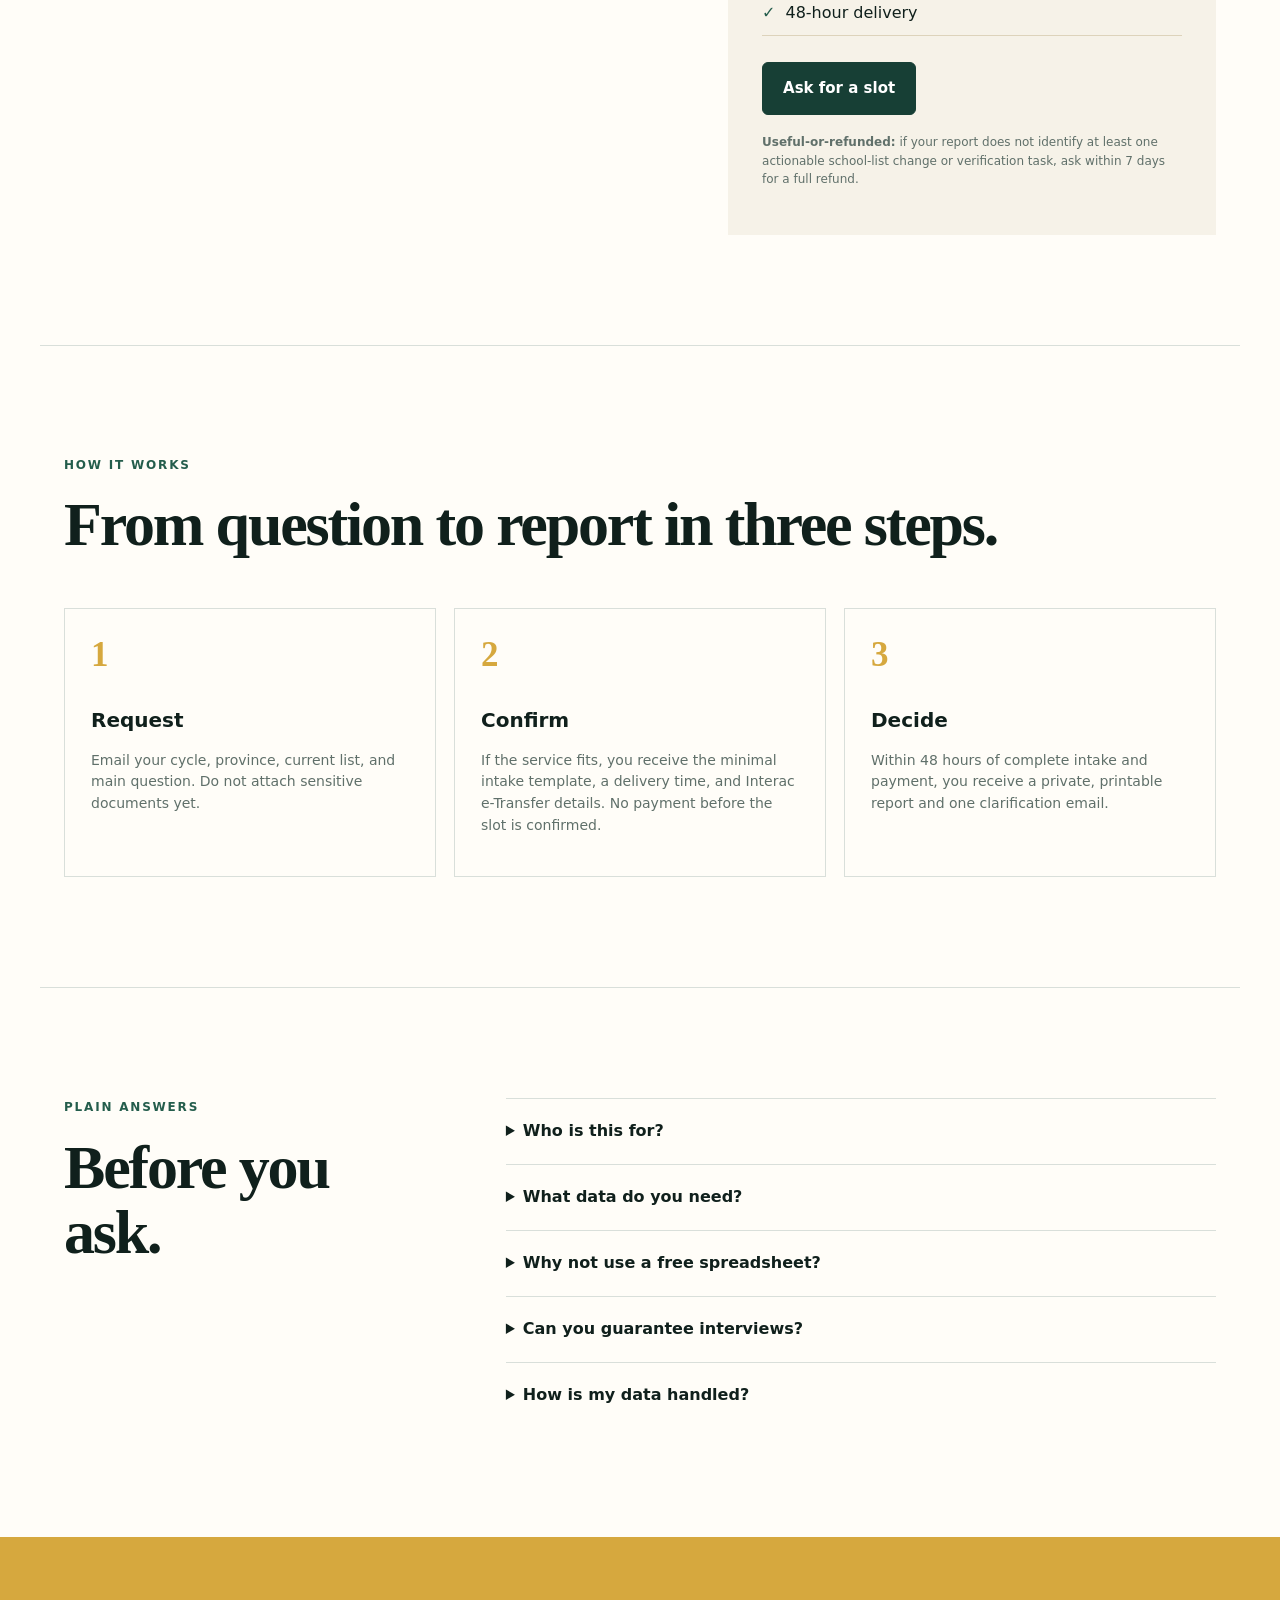
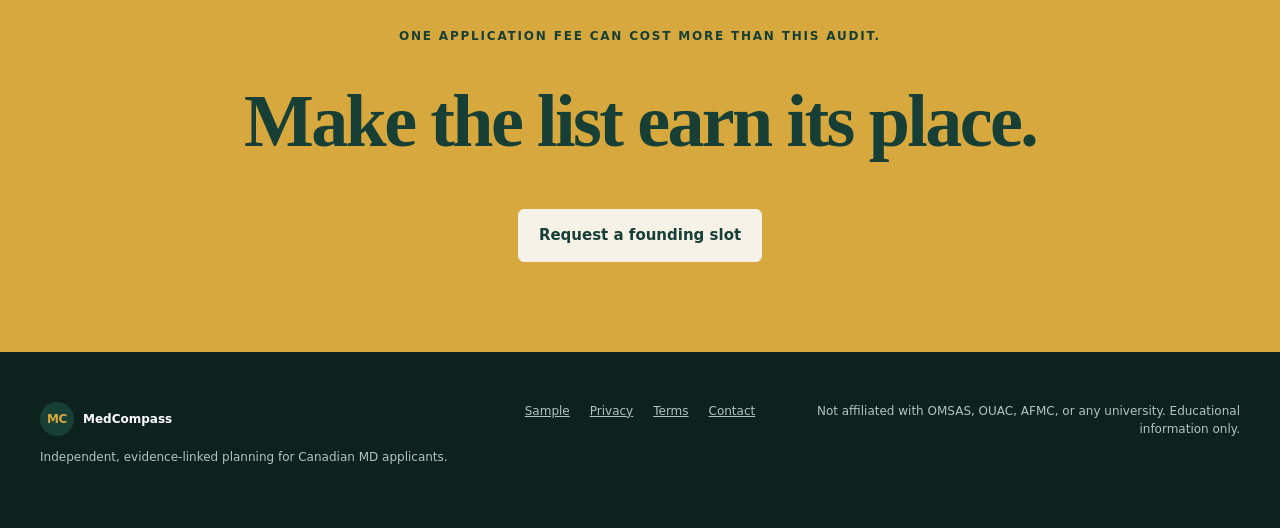
==== commit 17e9fe48: "fix: move public contact to brand mailbox" ====
--- a/index.html
+++ b/index.html
@@ -21,7 +21,7 @@
     "description": "A cited, profile-specific Canadian medical-school list audit for Ontario applicants.",
     "url": "https://mongol-jimmi.github.io/medcompass-audit/",
     "areaServed": {"@type": "AdministrativeArea", "name": "Ontario, Canada"},
-    "provider": {"@type": "Person", "name": "Kiran Shu"},
+    "provider": {"@type": "Organization", "name": "MedCompass Audit"},
     "offers": {
       "@type": "Offer",
       "price": "79",
@@ -41,7 +41,7 @@
       <a href="#pricing">Pricing</a>
       <a href="sample.html">Sample report</a>
     </nav>
-    <a class="button button-small" href="mailto:kiranjasonshu@gmail.com?subject=MedCompass%20founding%20audit&body=Hi%20Kiran%2C%0A%0AI%27d%20like%20to%20request%20a%20MedCompass%20school-list%20audit.%0A%0AApplication%20cycle%3A%0AProvince%3A%0ACurrent%20school%20list%20%28optional%29%3A%0AMy%20main%20question%3A%0A%0AI%20will%20not%20send%20transcripts%20or%20other%20sensitive%20documents%20until%20you%20confirm%20the%20intake%20process.%0A">Request a slot</a>
+    <a class="button button-small" href="mailto:medcompass.audit@atomicmail.io?subject=MedCompass%20founding%20audit&body=Hello%20MedCompass%2C%0A%0AI%27d%20like%20to%20request%20a%20MedCompass%20school-list%20audit.%0A%0AApplication%20cycle%3A%0AProvince%3A%0ACurrent%20school%20list%20%28optional%29%3A%0AMy%20main%20question%3A%0A%0AI%20will%20not%20send%20transcripts%20or%20other%20sensitive%20documents%20until%20you%20confirm%20the%20intake%20process.%0A">Request a slot</a>
   </header>
 
   <main id="main">
@@ -51,7 +51,7 @@
         <h1>Stop paying to<br><em>apply blind.</em></h1>
         <p class="lede">Get a profile-specific screen of 12 Canadian MD programs: how each school calculates your GPA, which MCAT rules matter, where residency helps or hurts, and what to verify before you spend an application fee.</p>
         <div class="actions">
-          <a class="button" href="mailto:kiranjasonshu@gmail.com?subject=MedCompass%20founding%20audit&body=Hi%20Kiran%2C%0A%0AI%27d%20like%20to%20request%20a%20MedCompass%20school-list%20audit.%0A%0AApplication%20cycle%3A%0AProvince%3A%0ACurrent%20school%20list%20%28optional%29%3A%0AMy%20main%20question%3A%0A%0AI%20will%20not%20send%20transcripts%20or%20other%20sensitive%20documents%20until%20you%20confirm%20the%20intake%20process.%0A">Request a founding slot</a>
+          <a class="button" href="mailto:medcompass.audit@atomicmail.io?subject=MedCompass%20founding%20audit&body=Hello%20MedCompass%2C%0A%0AI%27d%20like%20to%20request%20a%20MedCompass%20school-list%20audit.%0A%0AApplication%20cycle%3A%0AProvince%3A%0ACurrent%20school%20list%20%28optional%29%3A%0AMy%20main%20question%3A%0A%0AI%20will%20not%20send%20transcripts%20or%20other%20sensitive%20documents%20until%20you%20confirm%20the%20intake%20process.%0A">Request a founding slot</a>
           <a class="text-link" href="sample.html">Open the fictional sample <span aria-hidden="true">→</span></a>
         </div>
         <p class="micro">3 founding reports at CAD $79 · No card or documents needed to ask</p>
@@ -111,9 +111,9 @@
         <h2>Research habits, without the authority costume.</h2>
       </div>
       <div class="founder-copy">
-        <p><strong>I’m Kiran Shu, a Western Medical Sciences student and research assistant.</strong> In my research work, I reconcile physician rosters across provincial registries and keep uncertainty visible instead of smoothing it away.</p>
-        <p>I built MedCompass for my own application planning using the same habits: school-level sources, retrieval dates, explicit confidence labels, and deterministic calculations. The current Canadian screen links to 65 official admissions sources.</p>
-        <p>I have not served on an admissions committee. That is why the offer stays narrow: organize the evidence, run the profile through the published rules, and show exactly what still needs human verification.</p>
+        <p><strong>MedCompass was built by an Ontario Medical Sciences student and research assistant.</strong> The same habits used to reconcile physician rosters across provincial registries—source tracing, explicit uncertainty, and deterministic checks—shape every audit.</p>
+        <p>The tool began as private application planning and now links to 65 official admissions sources, each with a retrieval date and confidence label.</p>
+        <p>The operator has not served on an admissions committee. That is why the offer stays narrow: organize the evidence, run the profile through published rules, and show exactly what still needs human verification.</p>
       </div>
     </section>
 
@@ -135,7 +135,7 @@
           <li>One clarification email</li>
           <li>48-hour delivery</li>
         </ul>
-        <a class="button" href="mailto:kiranjasonshu@gmail.com?subject=MedCompass%20founding%20audit&body=Hi%20Kiran%2C%0A%0AI%27d%20like%20to%20request%20a%20MedCompass%20school-list%20audit.%0A%0AApplication%20cycle%3A%0AProvince%3A%0ACurrent%20school%20list%20%28optional%29%3A%0AMy%20main%20question%3A%0A%0AI%20will%20not%20send%20transcripts%20or%20other%20sensitive%20documents%20until%20you%20confirm%20the%20intake%20process.%0A">Ask for a slot</a>
+        <a class="button" href="mailto:medcompass.audit@atomicmail.io?subject=MedCompass%20founding%20audit&body=Hello%20MedCompass%2C%0A%0AI%27d%20like%20to%20request%20a%20MedCompass%20school-list%20audit.%0A%0AApplication%20cycle%3A%0AProvince%3A%0ACurrent%20school%20list%20%28optional%29%3A%0AMy%20main%20question%3A%0A%0AI%20will%20not%20send%20transcripts%20or%20other%20sensitive%20documents%20until%20you%20confirm%20the%20intake%20process.%0A">Ask for a slot</a>
         <p class="guarantee"><strong>Useful-or-refunded:</strong> if your report does not identify at least one actionable school-list change or verification task, ask within 7 days for a full refund.</p>
       </div>
     </section>
@@ -164,13 +164,13 @@
     <section class="final-cta">
       <p class="eyebrow">One application fee can cost more than this audit.</p>
       <h2>Make the list earn its place.</h2>
-      <a class="button button-light" href="mailto:kiranjasonshu@gmail.com?subject=MedCompass%20founding%20audit&body=Hi%20Kiran%2C%0A%0AI%27d%20like%20to%20request%20a%20MedCompass%20school-list%20audit.%0A%0AApplication%20cycle%3A%0AProvince%3A%0ACurrent%20school%20list%20%28optional%29%3A%0AMy%20main%20question%3A%0A%0AI%20will%20not%20send%20transcripts%20or%20other%20sensitive%20documents%20until%20you%20confirm%20the%20intake%20process.%0A">Request a founding slot</a>
+      <a class="button button-light" href="mailto:medcompass.audit@atomicmail.io?subject=MedCompass%20founding%20audit&body=Hello%20MedCompass%2C%0A%0AI%27d%20like%20to%20request%20a%20MedCompass%20school-list%20audit.%0A%0AApplication%20cycle%3A%0AProvince%3A%0ACurrent%20school%20list%20%28optional%29%3A%0AMy%20main%20question%3A%0A%0AI%20will%20not%20send%20transcripts%20or%20other%20sensitive%20documents%20until%20you%20confirm%20the%20intake%20process.%0A">Request a founding slot</a>
     </section>
   </main>
 
   <footer>
     <div><a class="brand" href="./"><span>MC</span> MedCompass</a><p>Independent, evidence-linked planning for Canadian MD applicants.</p></div>
-    <div><a href="sample.html">Sample</a><a href="privacy.html">Privacy</a><a href="terms.html">Terms</a><a href="mailto:kiranjasonshu@gmail.com">Contact</a></div>
+    <div><a href="sample.html">Sample</a><a href="privacy.html">Privacy</a><a href="terms.html">Terms</a><a href="mailto:medcompass.audit@atomicmail.io">Contact</a></div>
     <p>Not affiliated with OMSAS, OUAC, AFMC, or any university. Educational information only.</p>
   </footer>
 </body>
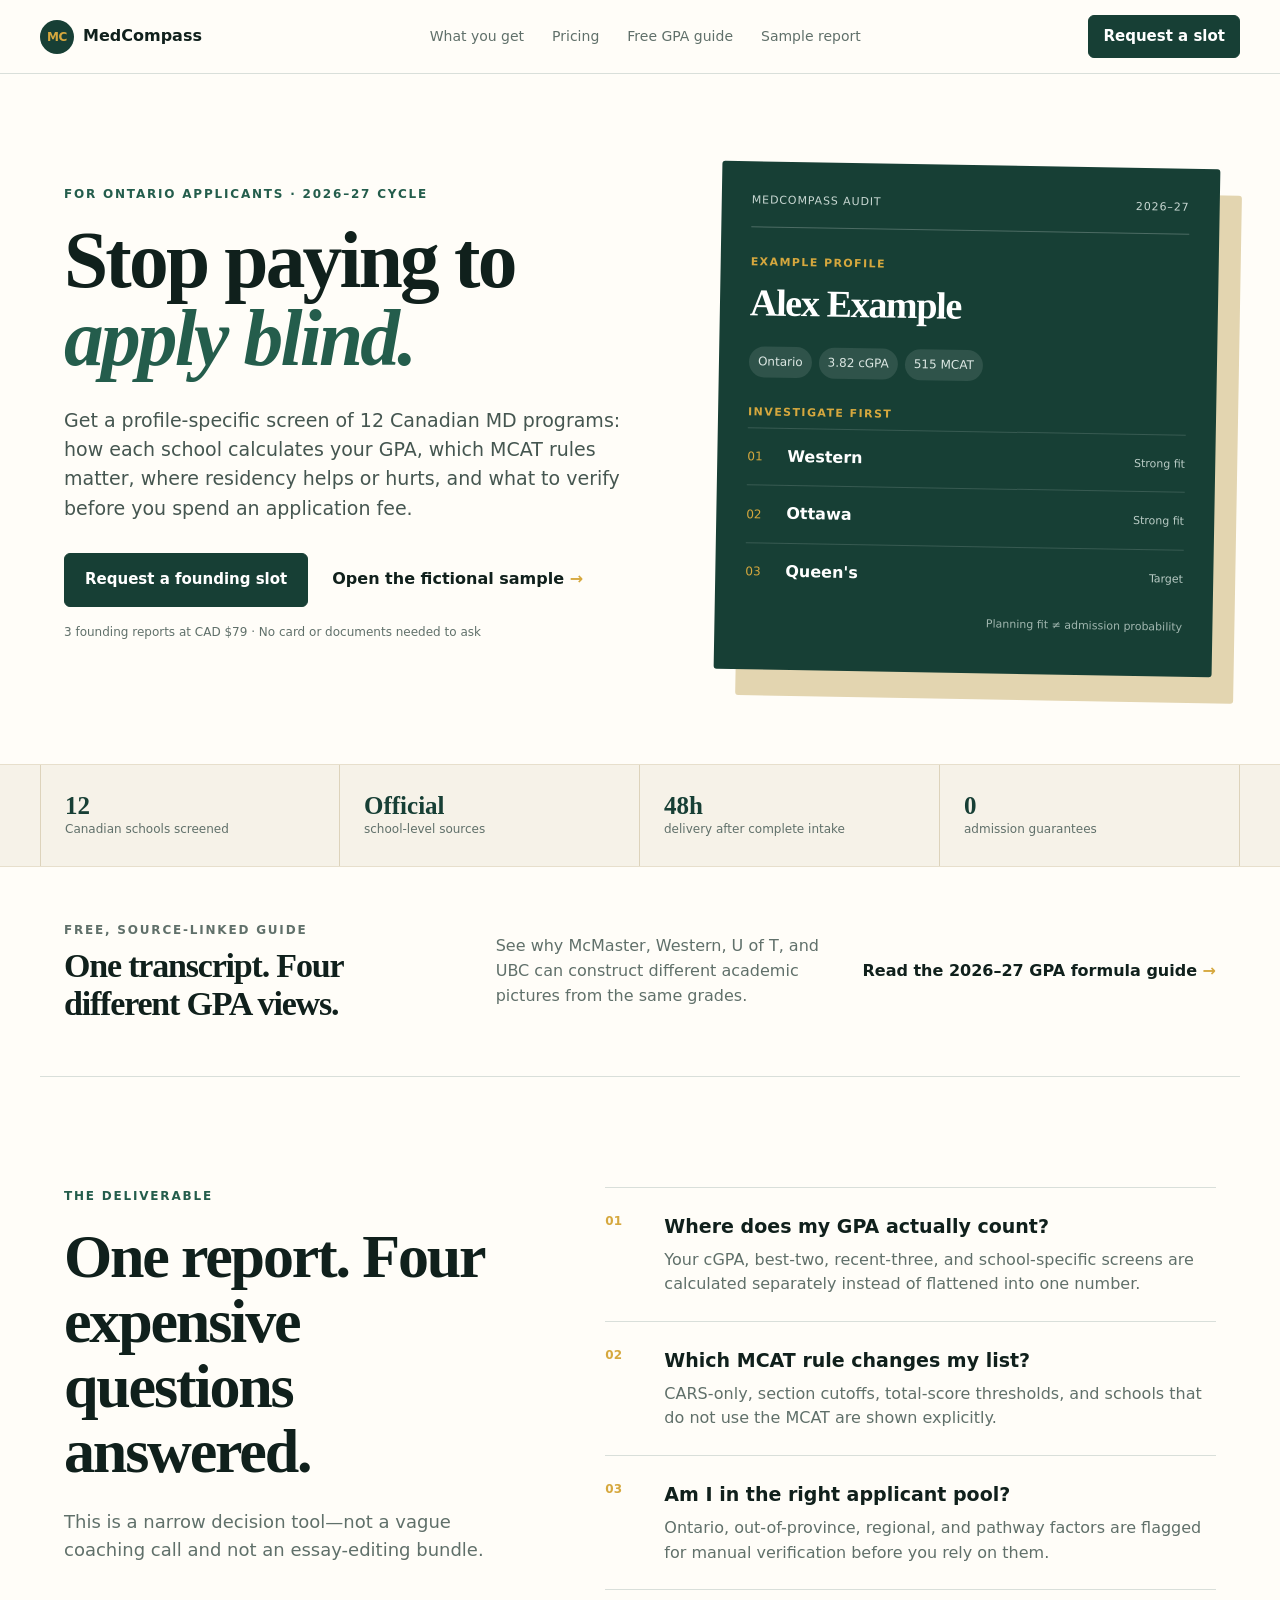
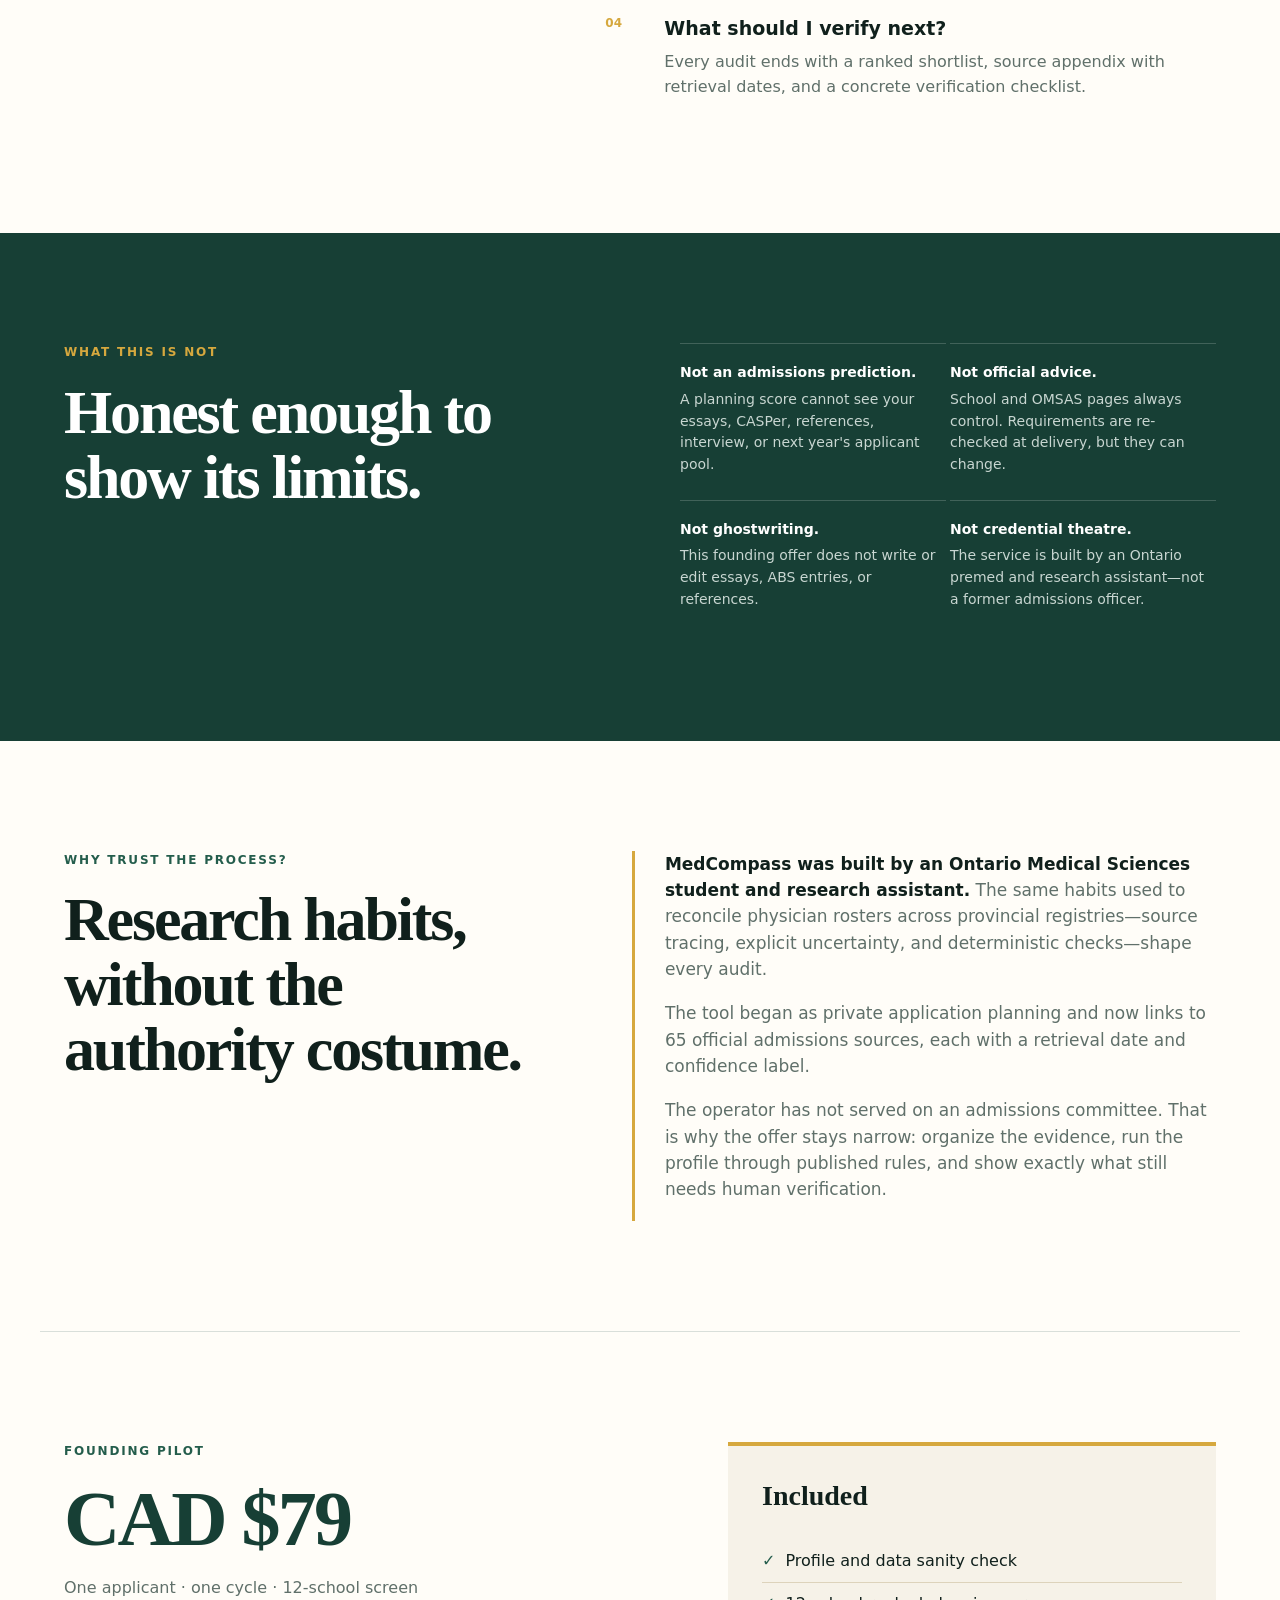
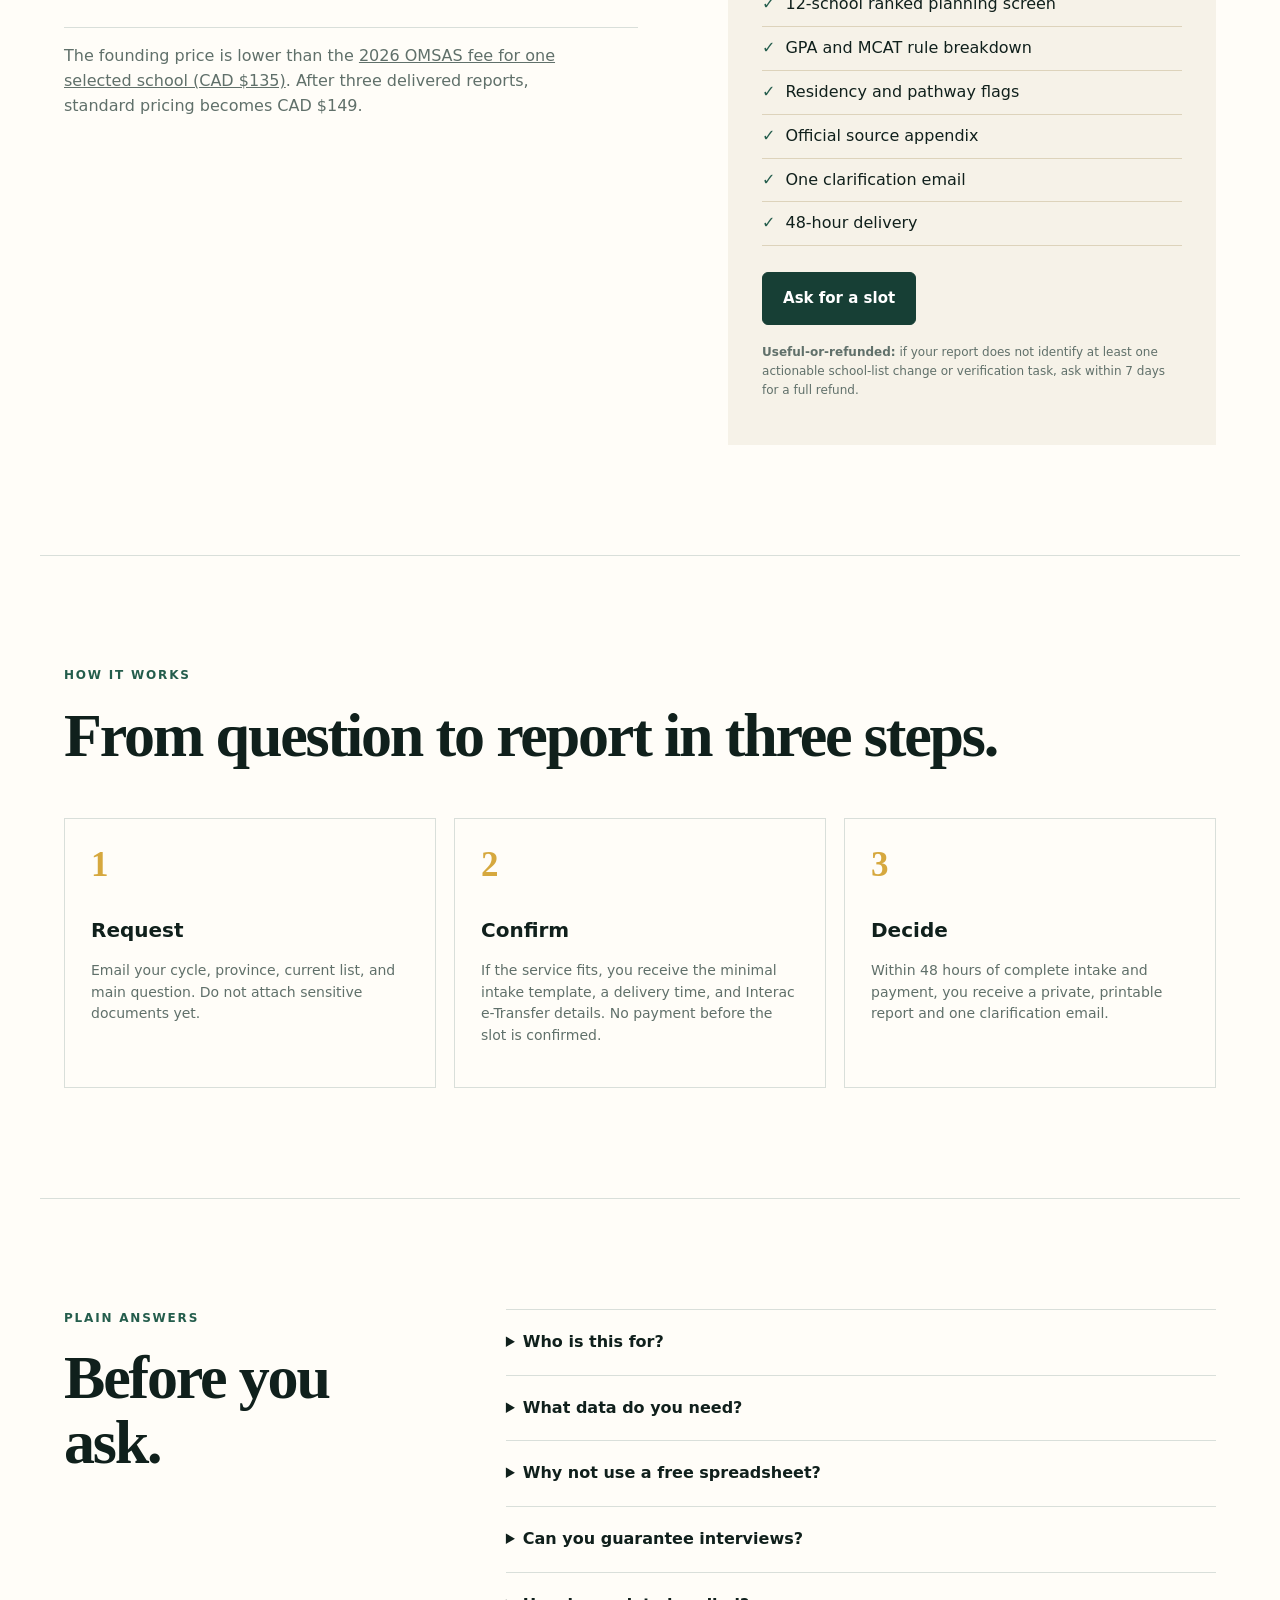
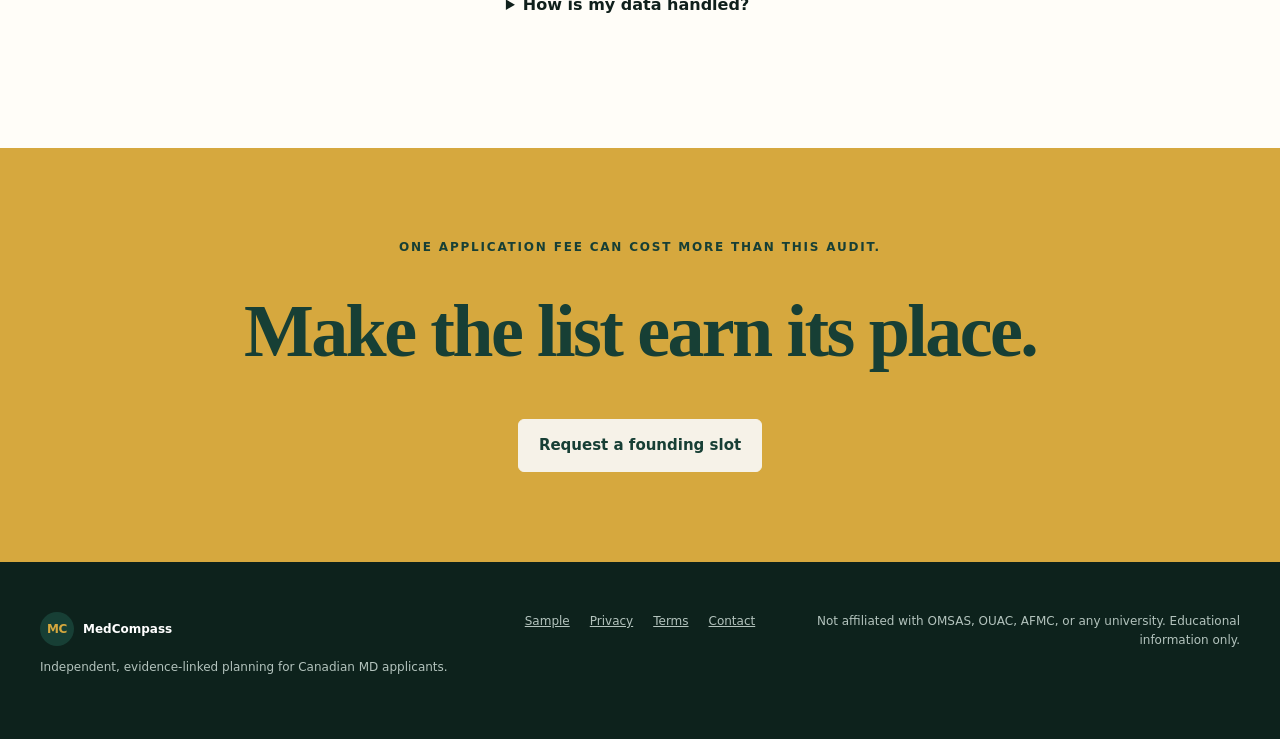
==== commit c149e208: "feat: publish source-linked GPA formula guide" ====
--- a/index.html
+++ b/index.html
@@ -39,6 +39,7 @@
     <nav>
       <a href="#deliverable">What you get</a>
       <a href="#pricing">Pricing</a>
+      <a href="guides/gpa-formulas.html">Free GPA guide</a>
       <a href="sample.html">Sample report</a>
     </nav>
     <a class="button button-small" href="mailto:medcompass.audit@atomicmail.io?subject=MedCompass%20founding%20audit&body=Hello%20MedCompass%2C%0A%0AI%27d%20like%20to%20request%20a%20MedCompass%20school-list%20audit.%0A%0AApplication%20cycle%3A%0AProvince%3A%0ACurrent%20school%20list%20%28optional%29%3A%0AMy%20main%20question%3A%0A%0AI%20will%20not%20send%20transcripts%20or%20other%20sensitive%20documents%20until%20you%20confirm%20the%20intake%20process.%0A">Request a slot</a>
@@ -76,6 +77,12 @@
       <div><strong>Official</strong><span>school-level sources</span></div>
       <div><strong>48h</strong><span>delivery after complete intake</span></div>
       <div><strong>0</strong><span>admission guarantees</span></div>
+    </section>
+
+    <section class="guide-callout">
+      <div><p class="eyebrow">Free, source-linked guide</p><h2>One transcript. Four different GPA views.</h2></div>
+      <p>See why McMaster, Western, U of T, and UBC can construct different academic pictures from the same grades.</p>
+      <a class="text-link" href="guides/gpa-formulas.html">Read the 2026–27 GPA formula guide <span aria-hidden="true">→</span></a>
     </section>
 
     <section id="deliverable" class="section split">
--- a/styles.css
+++ b/styles.css
@@ -57,6 +57,11 @@
 .proof-strip strong { color: var(--green); font: 700 25px Georgia, "Times New Roman", serif; }
 .proof-strip span { color: var(--muted); font-size: 12px; }
 
+.guide-callout { align-items: center; border-bottom: 1px solid var(--line); display: grid; gap: 42px; grid-template-columns: 1.2fr 1fr auto; margin: auto; max-width: 1200px; padding: 54px 24px; }
+.guide-callout .eyebrow { margin-bottom: 8px; }
+.guide-callout h2 { font-size: 34px; line-height: 1.1; margin: 0; }
+.guide-callout p { color: var(--muted); margin: 0; }
+.guide-callout .text-link { white-space: nowrap; }
 .section { margin: 0 auto; max-width: 1200px; padding: 110px 24px; }
 .section h2 { font-size: clamp(40px, 5vw, 62px); line-height: 1.05; margin: 0 0 24px; }
 .section-intro { color: var(--muted); font-size: 18px; max-width: 470px; }
@@ -113,7 +118,8 @@
   .report-preview { margin: 0 12px 24px 0; }
   .proof-strip { grid-template-columns: 1fr 1fr; }
   .proof-strip div:nth-child(3) { border-left: 1px solid #ddd3bb; }
-  .split, .dark, .founder, .pricing-grid, .faq { gap: 45px; grid-template-columns: 1fr; }
+  .guide-callout, .split, .dark, .founder, .pricing-grid, .faq { gap: 28px; grid-template-columns: 1fr; }
+  .guide-callout .text-link { white-space: normal; }
   .steps { grid-template-columns: 1fr; }
   footer { grid-template-columns: 1fr; }
   footer>p { text-align: left; }
